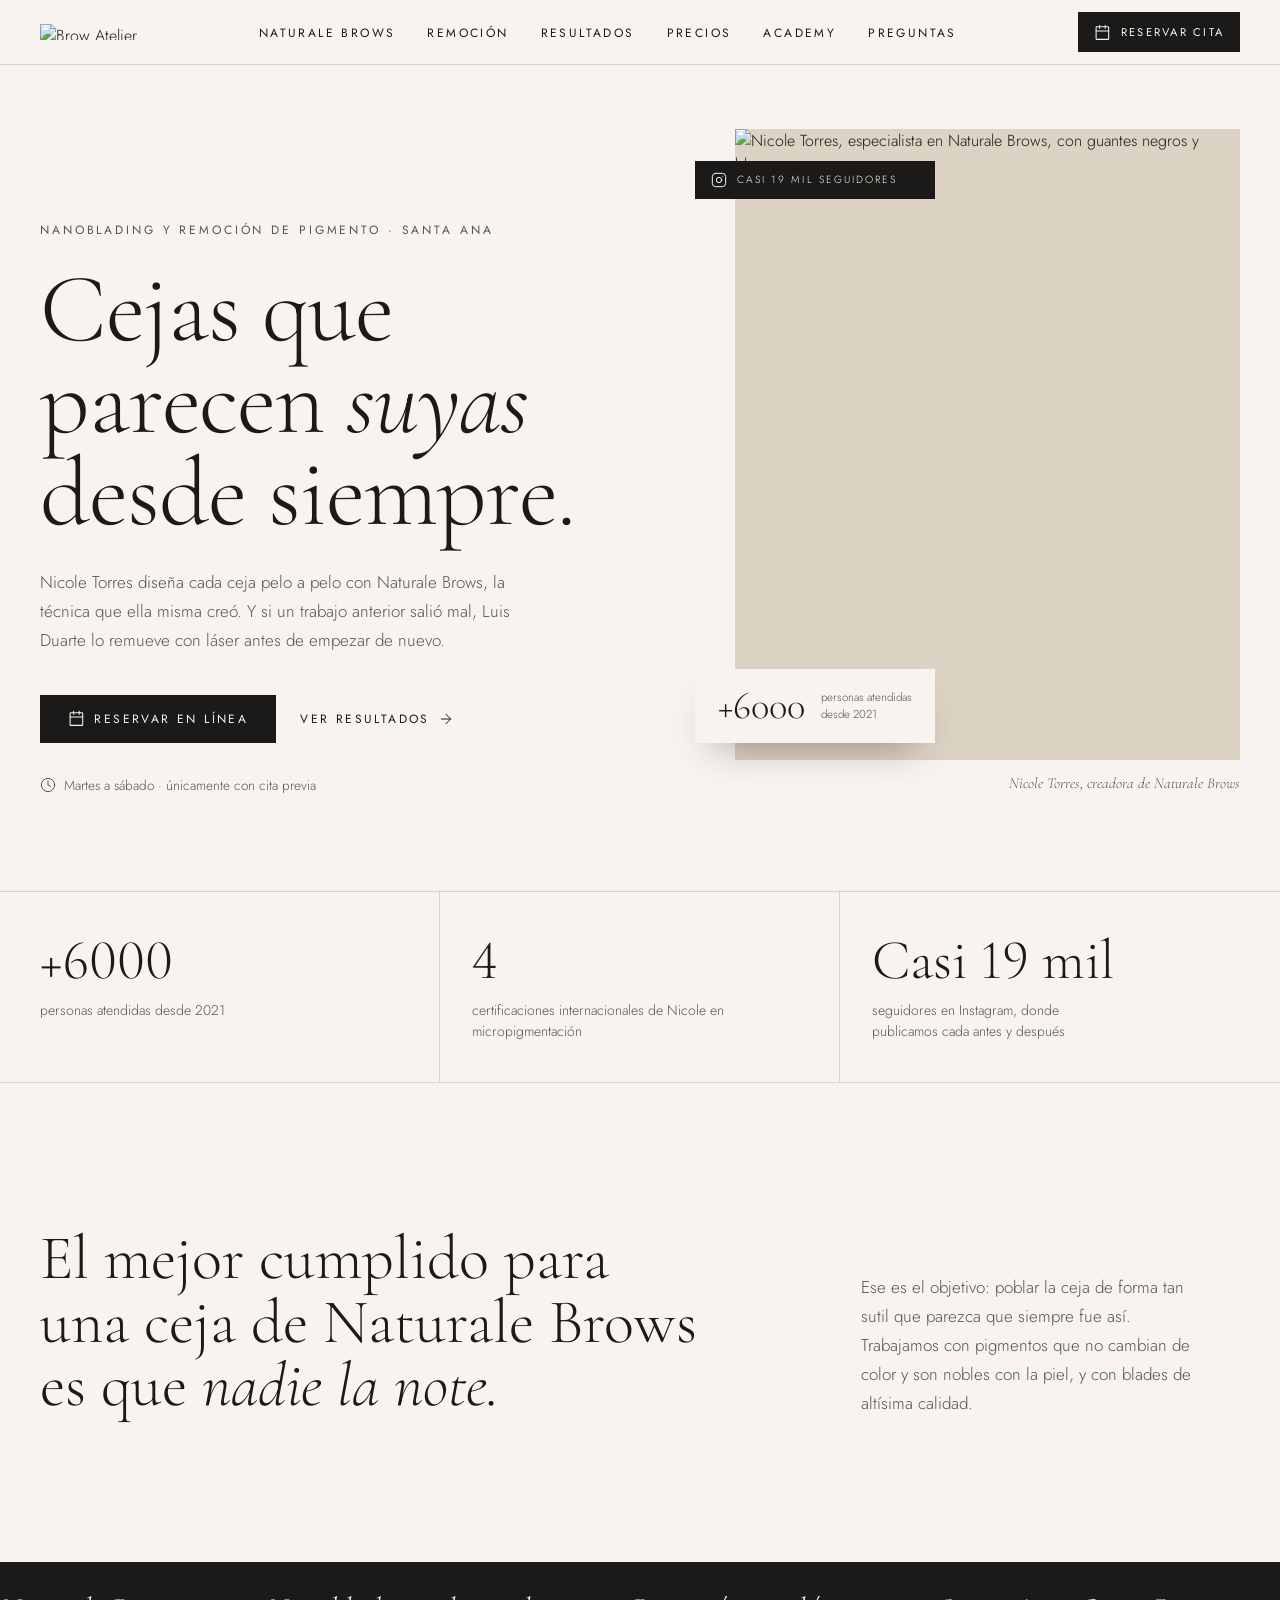
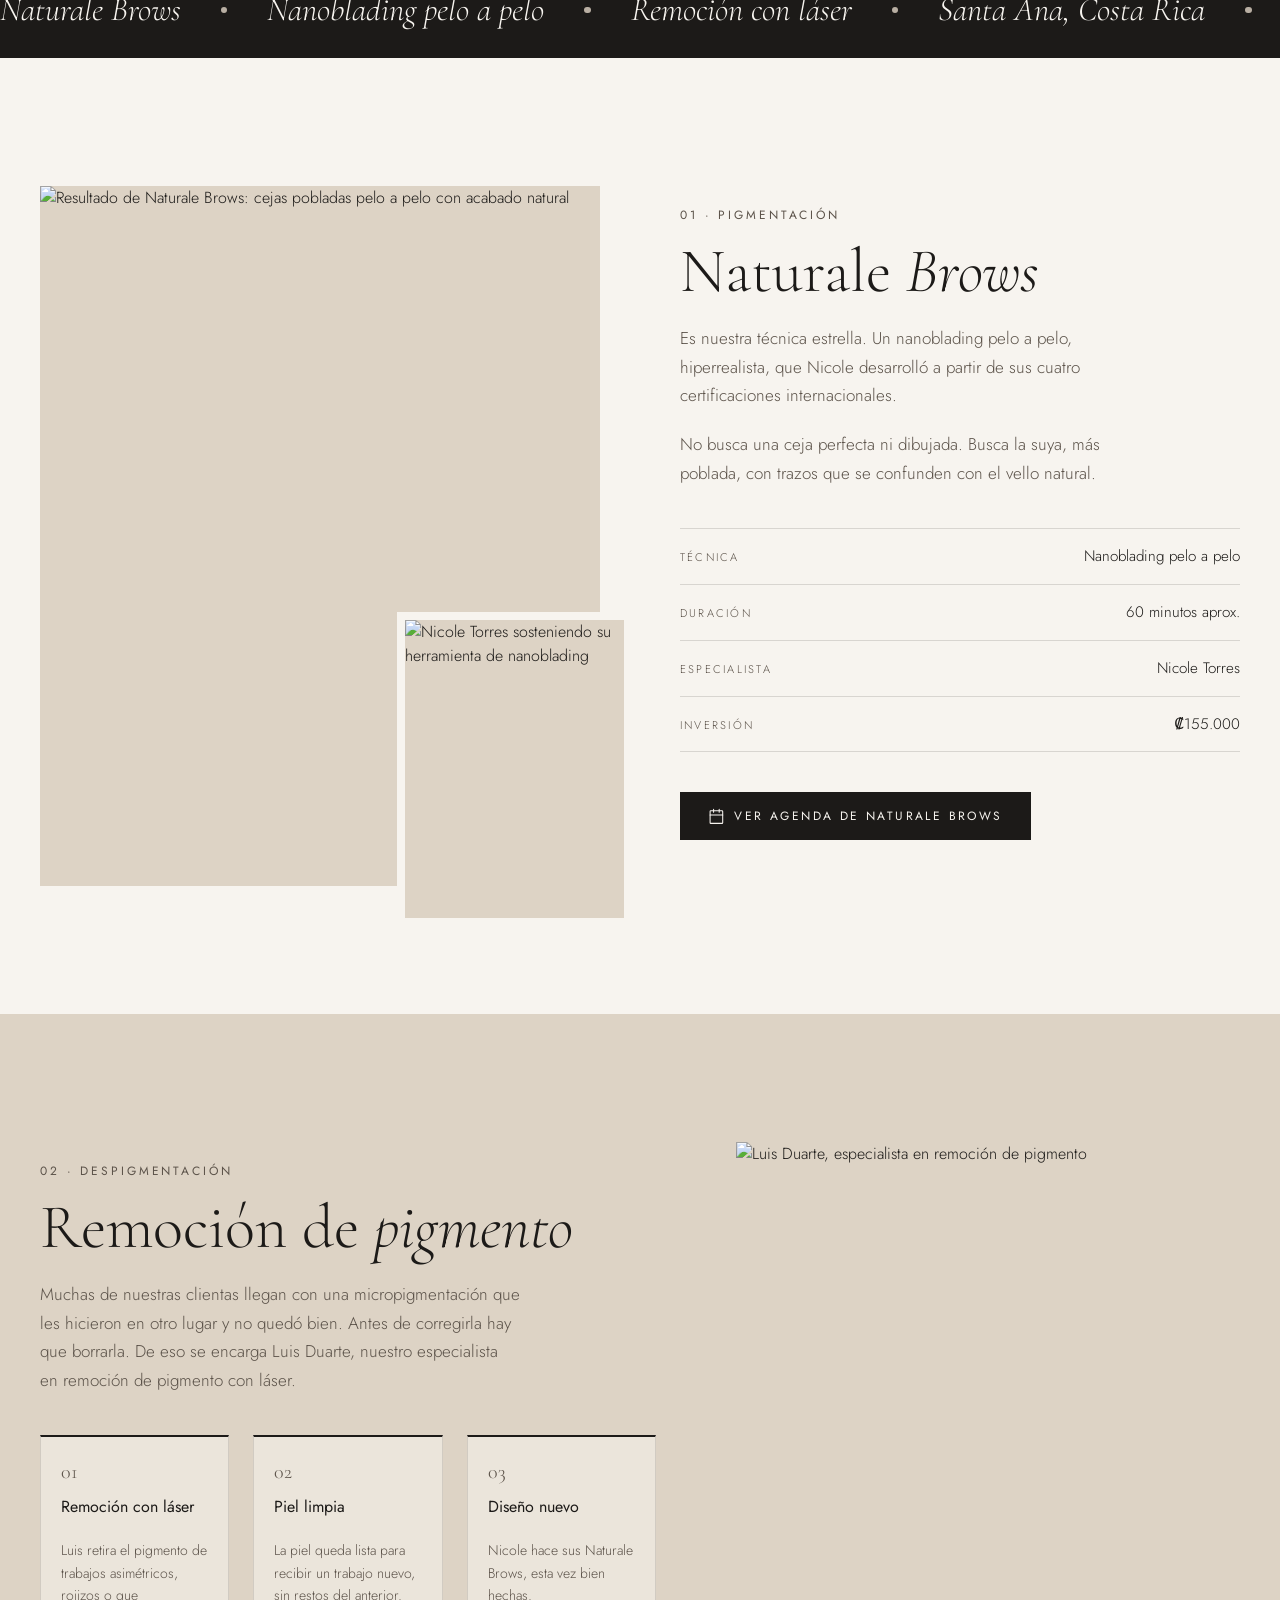
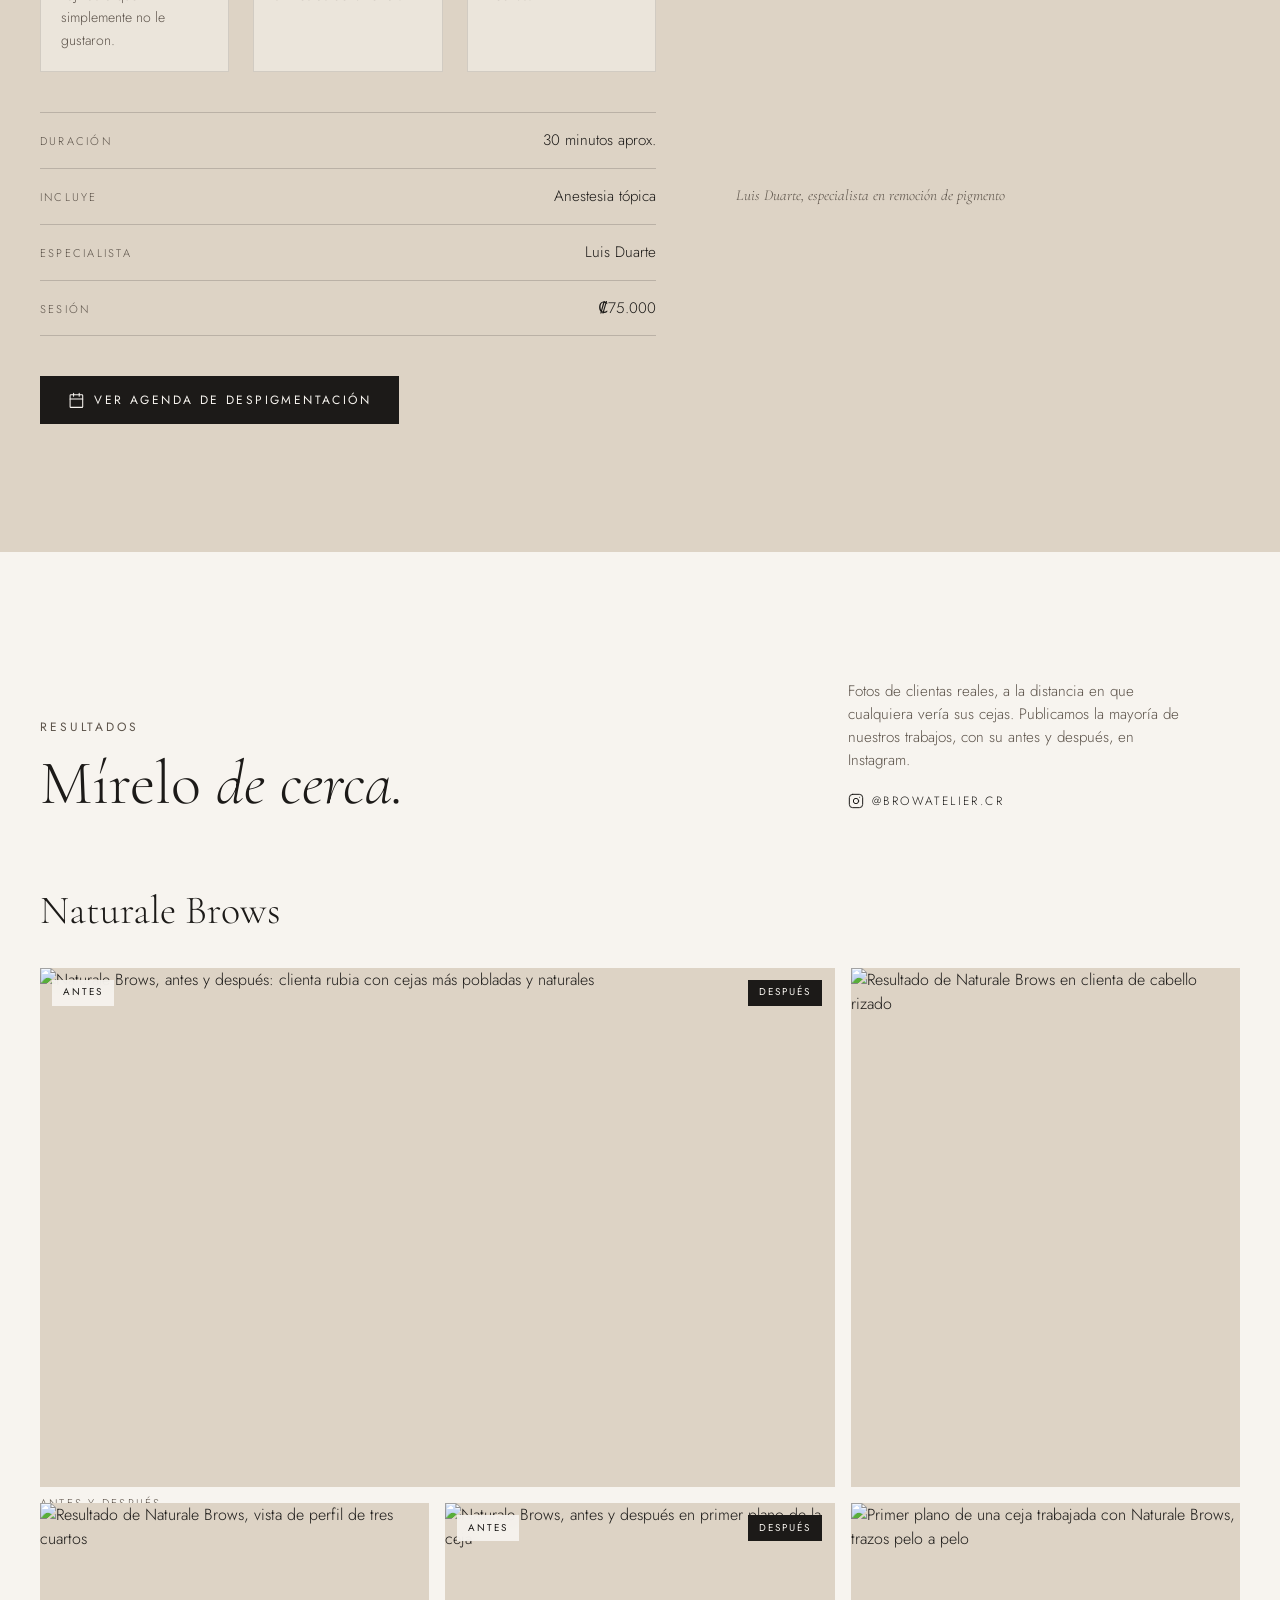
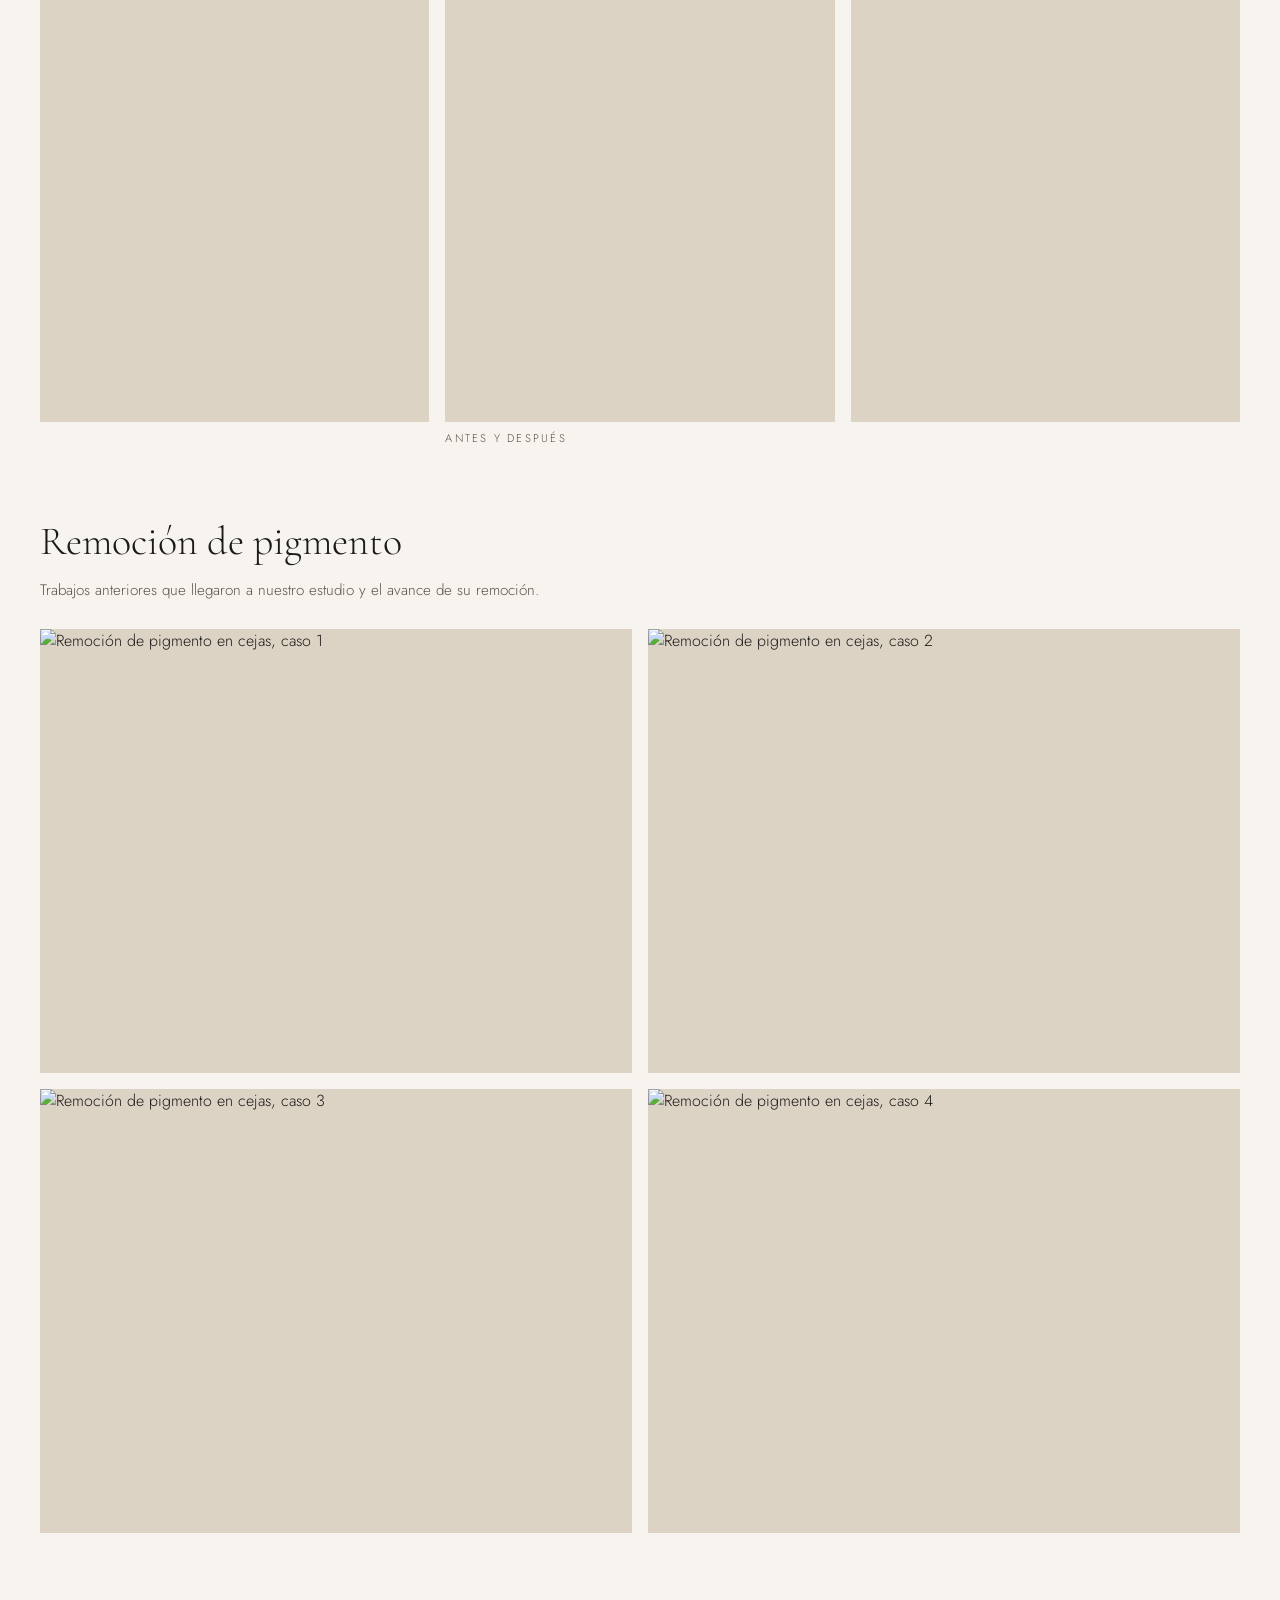
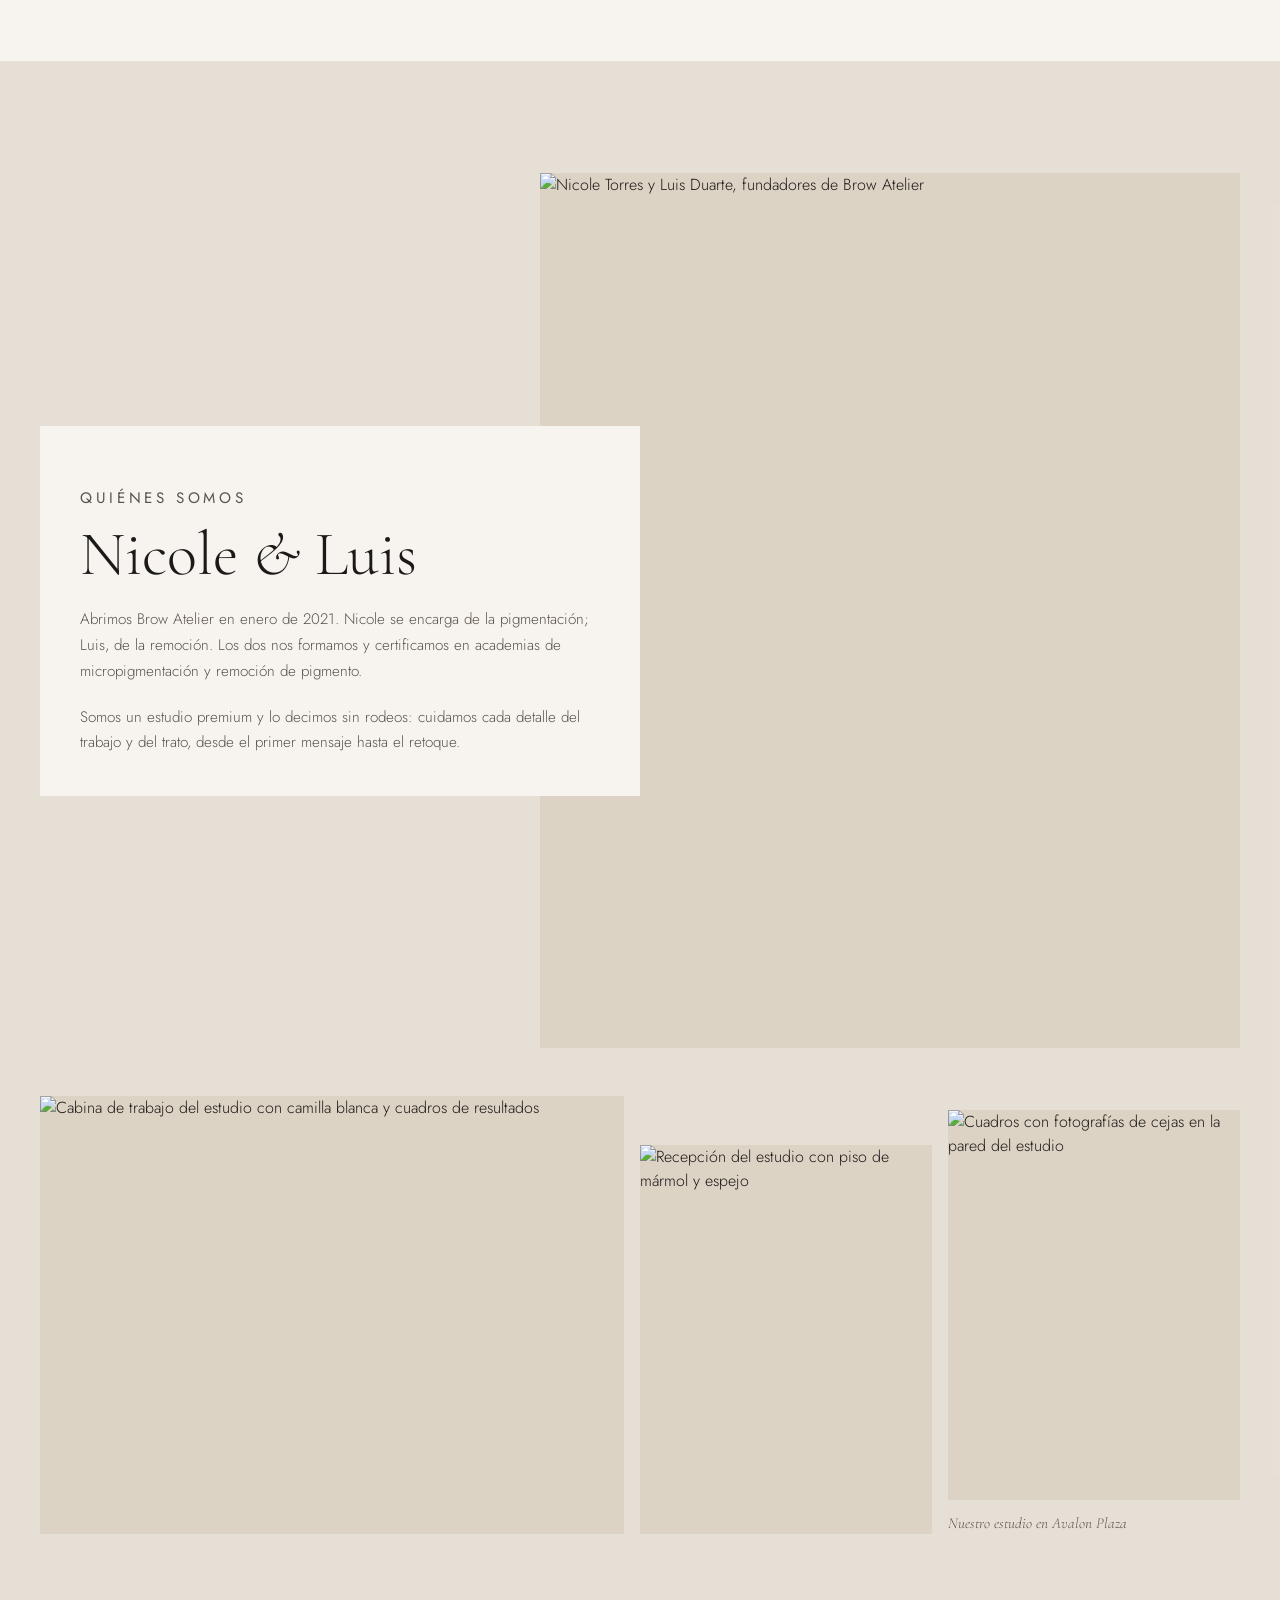
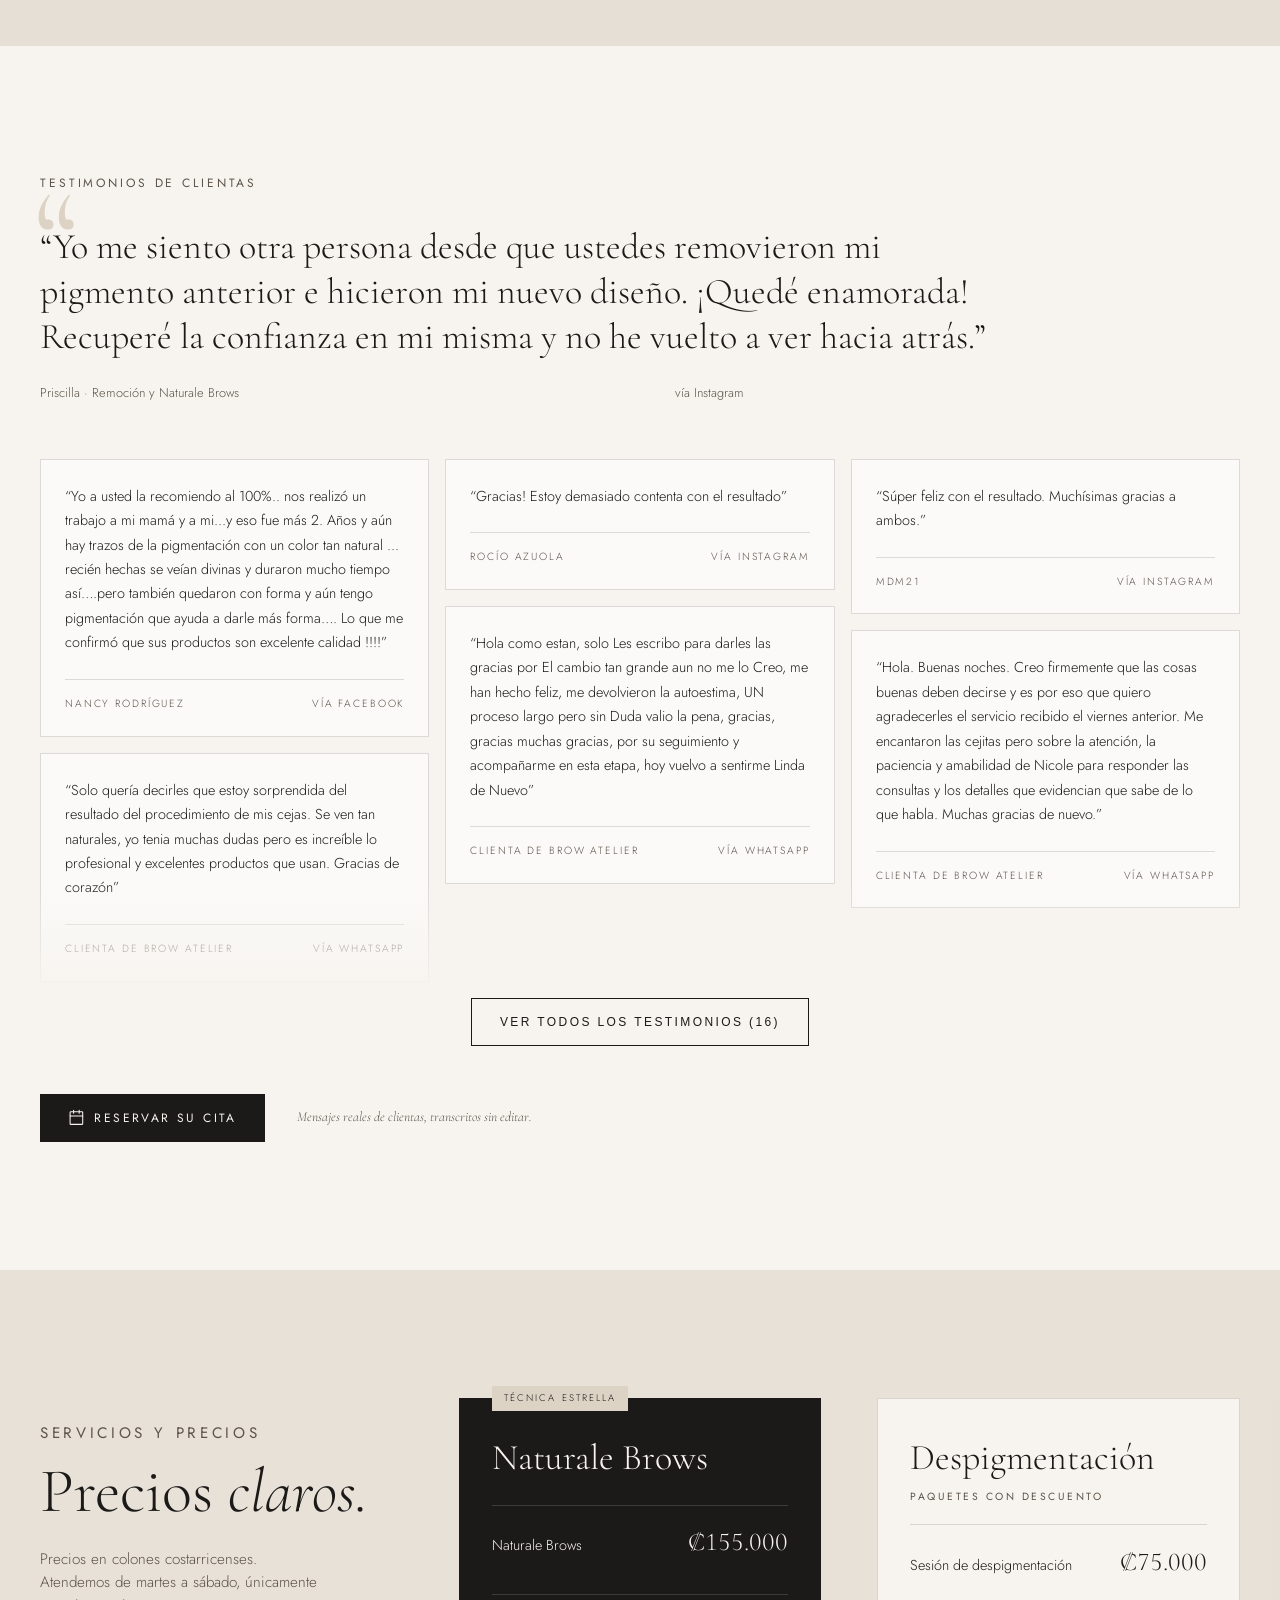
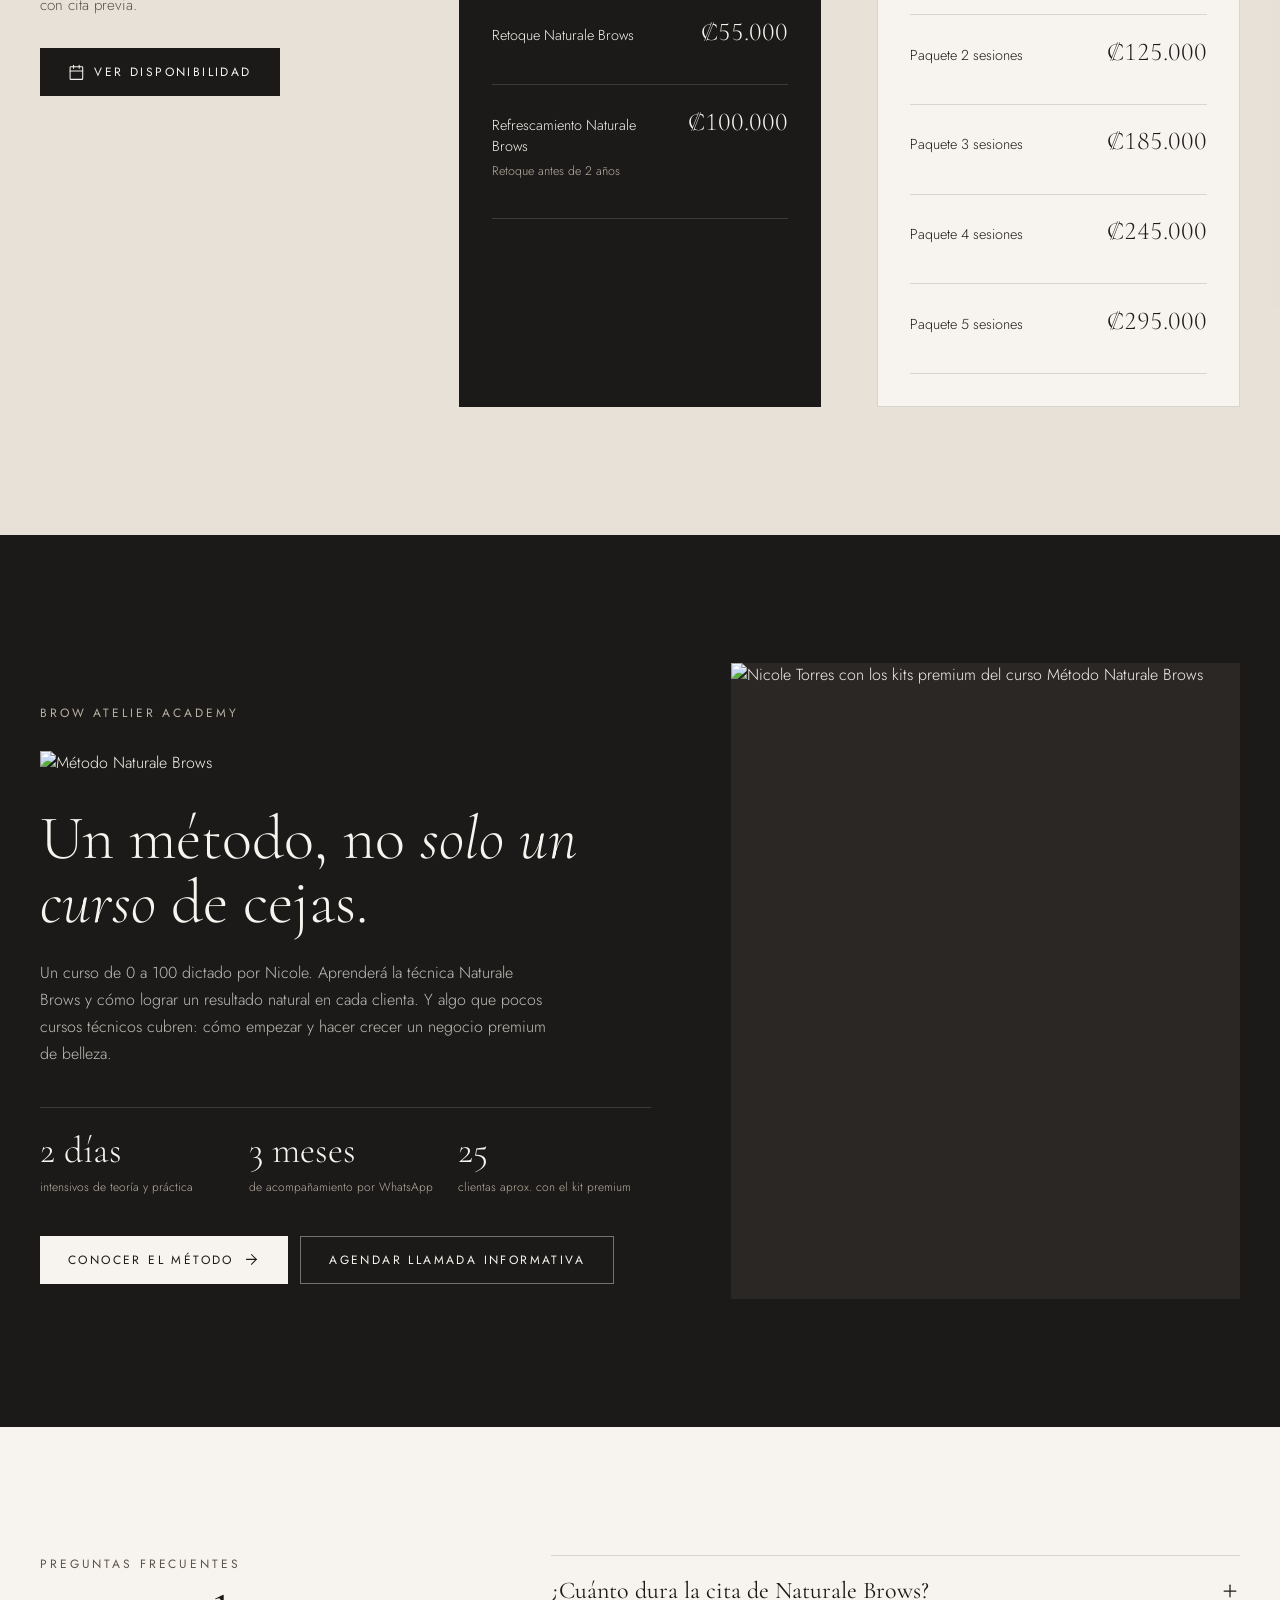
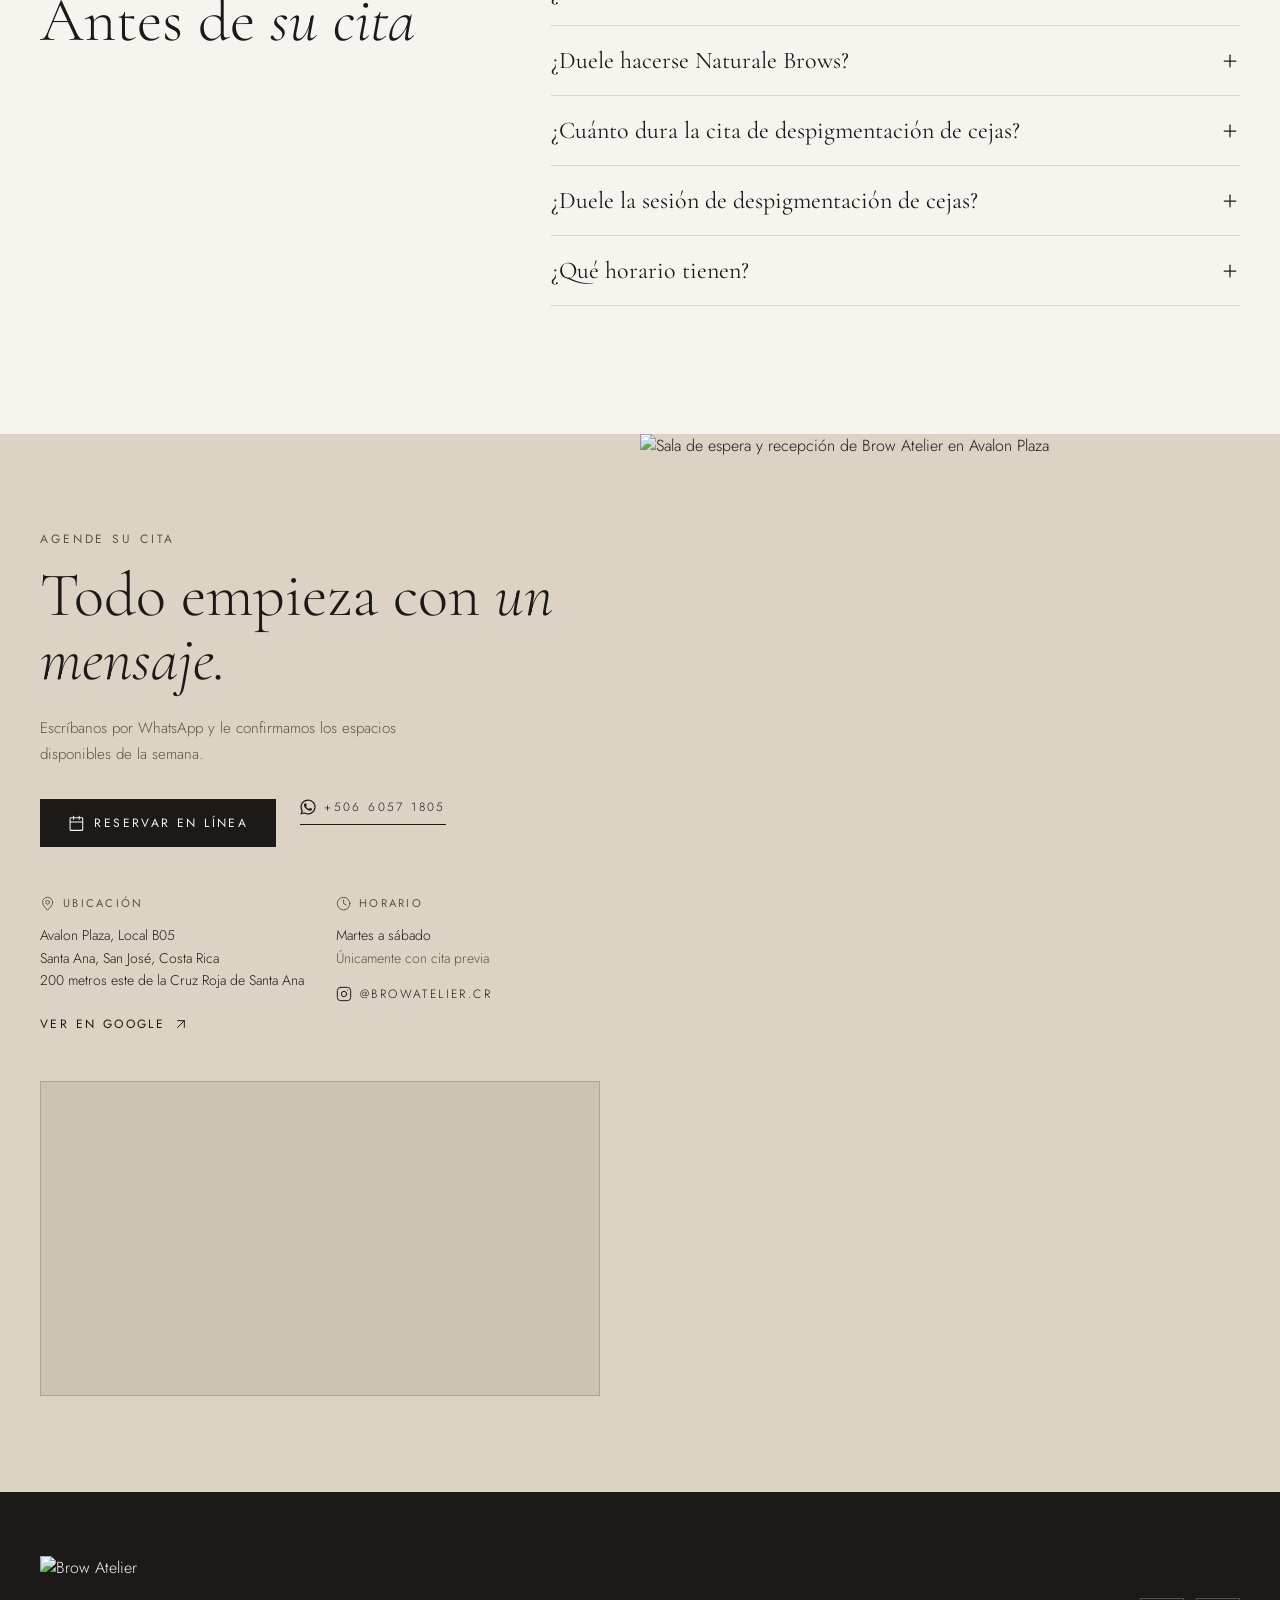
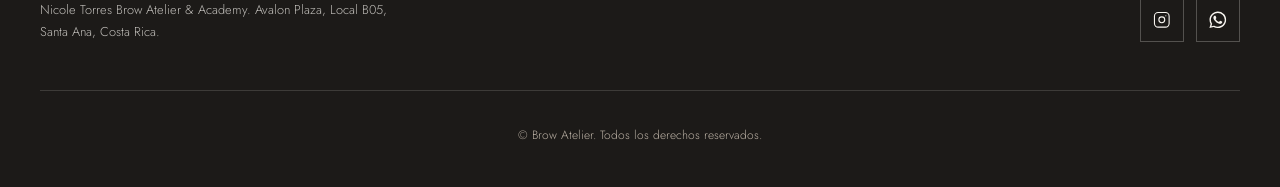
==== index.html @ 01d11185 "Demo Brow Atelier: home con agenda por servicio y subpágina de la Academy Co-Authored-By: Claude Opu" ====
<!DOCTYPE html>
<html lang="es">
<head>
<meta charset="utf-8">
<meta name="viewport" content="width=device-width, initial-scale=1">
<title>Brow Atelier | Naturale Brows y remoción de pigmento en Santa Ana</title>
<meta name="description" content="Estudio premium de cejas en Santa Ana, Costa Rica. Naturale Brows, nanoblading pelo a pelo, y remoción de pigmento con láser.">
<meta name="theme-color" content="#F7F4EF">
<link rel="preconnect" href="https://fonts.googleapis.com">
<link rel="preconnect" href="https://fonts.gstatic.com" crossorigin>
<link href="https://fonts.googleapis.com/css2?family=Cormorant+Garamond:ital,wght@0,300;0,400;0,500;1,300;1,400&family=Jost:wght@300;400;500&display=swap" rel="stylesheet">
<link rel="stylesheet" href="styles.css">
</head>
<body>

<svg width="0" height="0" style="position:absolute" aria-hidden="true">
  <symbol id="i-wa" viewBox="0 0 24 24"><path fill="currentColor" d="M17.47 14.38c-.3-.15-1.76-.87-2.03-.97-.27-.1-.47-.15-.67.15-.2.3-.77.97-.94 1.17-.17.2-.35.22-.65.07-.3-.15-1.26-.46-2.4-1.48-.89-.79-1.49-1.77-1.66-2.07-.17-.3-.02-.46.13-.61.13-.13.3-.35.45-.52.15-.17.2-.3.3-.5.1-.2.05-.37-.02-.52-.08-.15-.67-1.62-.92-2.22-.24-.58-.49-.5-.67-.51h-.57c-.2 0-.52.07-.8.37-.27.3-1.04 1.02-1.04 2.48 0 1.46 1.07 2.88 1.21 3.08.15.2 2.1 3.2 5.08 4.49.71.31 1.26.49 1.69.63.71.23 1.36.2 1.87.12.57-.09 1.76-.72 2-1.41.25-.7.25-1.29.17-1.41-.07-.13-.27-.2-.57-.35zM12.04 21.5h-.01a9.4 9.4 0 0 1-4.8-1.31l-.34-.2-3.57.94.95-3.48-.22-.36a9.42 9.42 0 0 1-1.44-5.02c0-5.2 4.24-9.44 9.45-9.44 2.52 0 4.89.99 6.67 2.77a9.37 9.37 0 0 1 2.76 6.68c0 5.21-4.24 9.44-9.45 9.44zm8.04-17.48A11.3 11.3 0 0 0 12.04.67C5.77.67.67 5.77.67 12.04c0 2 .52 3.96 1.52 5.69L.57 23.33l5.73-1.5a11.33 11.33 0 0 0 5.73 1.46h.01c6.27 0 11.37-5.1 11.37-11.37 0-3.04-1.18-5.89-3.33-8.04z"/></symbol>
  <symbol id="i-ig" viewBox="0 0 24 24" fill="none" stroke="currentColor" stroke-width="1.5" stroke-linecap="round" stroke-linejoin="round"><rect x="2" y="2" width="20" height="20" rx="5"/><circle cx="12" cy="12" r="4"/><line x1="17.5" y1="6.5" x2="17.51" y2="6.5"/></symbol>
  <symbol id="i-arrow" viewBox="0 0 24 24" fill="none" stroke="currentColor" stroke-width="1.5" stroke-linecap="round" stroke-linejoin="round"><path d="M5 12h14"/><path d="m12 5 7 7-7 7"/></symbol>
  <symbol id="i-arrow-up" viewBox="0 0 24 24" fill="none" stroke="currentColor" stroke-width="1.5" stroke-linecap="round" stroke-linejoin="round"><path d="M7 17 17 7"/><path d="M7 7h10v10"/></symbol>
  <symbol id="i-clock" viewBox="0 0 24 24" fill="none" stroke="currentColor" stroke-width="1.5" stroke-linecap="round" stroke-linejoin="round"><circle cx="12" cy="12" r="10"/><path d="M12 6v6l4 2"/></symbol>
  <symbol id="i-pin" viewBox="0 0 24 24" fill="none" stroke="currentColor" stroke-width="1.5" stroke-linecap="round" stroke-linejoin="round"><path d="M20 10c0 4.99-5.54 10.19-7.4 11.79a1 1 0 0 1-1.2 0C9.54 20.19 4 14.99 4 10a8 8 0 0 1 16 0"/><circle cx="12" cy="10" r="3"/></symbol>
  <symbol id="i-plus" viewBox="0 0 24 24" fill="none" stroke="currentColor" stroke-width="1.5" stroke-linecap="round"><path d="M5 12h14"/><path d="M12 5v14"/></symbol>
  <symbol id="i-menu" viewBox="0 0 24 24" fill="none" stroke="currentColor" stroke-width="1.5" stroke-linecap="round"><path d="M4 7h16"/><path d="M4 12h16"/><path d="M4 17h16"/></symbol>
  <symbol id="i-x" viewBox="0 0 24 24" fill="none" stroke="currentColor" stroke-width="1.5" stroke-linecap="round"><path d="M18 6 6 18"/><path d="m6 6 12 12"/></symbol>
  <symbol id="i-cal" viewBox="0 0 24 24" fill="none" stroke="currentColor" stroke-width="1.5" stroke-linecap="round" stroke-linejoin="round"><rect x="3" y="4" width="18" height="18" rx="1"/><path d="M16 2v4M8 2v4M3 10h18"/></symbol>
  <symbol id="i-user" viewBox="0 0 24 24" fill="none" stroke="currentColor" stroke-width="1.5" stroke-linecap="round" stroke-linejoin="round"><circle cx="12" cy="8" r="4"/><path d="M4 21a8 8 0 0 1 16 0"/></symbol>
</svg>

<a class="skip" href="#contenido">Saltar al contenido</a>

<header>
  <div class="wrap">
    <a href="#inicio" class="logo"><img src="https://browateliercr.com/images/logo-brow-atelier-negro.png" alt="Brow Atelier"></a>
    <nav aria-label="Principal">
      <ul>
        <li><a href="#naturale-brows">Naturale Brows</a></li>
        <li><a href="#remocion">Remoción</a></li>
        <li><a href="#resultados">Resultados</a></li>
        <li><a href="#precios">Precios</a></li>
        <li><a href="academia.html">Academy</a></li>
        <li><a href="#preguntas">Preguntas</a></li>
      </ul>
    </nav>
    <div class="header-right">
      <a class="btn btn-dark" data-book href="#"><svg><use href="#i-cal"/></svg><span>Reservar cita</span></a>
      <button class="menu-btn" aria-label="Abrir menú" aria-expanded="false" data-menu-open><svg><use href="#i-menu"/></svg></button>
    </div>
  </div>
</header>

<div class="sheet" id="sheet" aria-hidden="true">
  <div class="sheet-bg" data-menu-close></div>
  <div class="sheet-panel" role="dialog" aria-label="Menú">
    <div class="sheet-top">
      <img src="https://browateliercr.com/images/logo-brow-atelier-negro.png" alt="Brow Atelier">
      <button class="menu-btn" aria-label="Cerrar menú" data-menu-close><svg><use href="#i-x"/></svg></button>
    </div>
    <nav>
      <a href="#naturale-brows" data-menu-close>Naturale Brows</a>
      <a href="#remocion" data-menu-close>Remoción</a>
      <a href="#resultados" data-menu-close>Resultados</a>
      <a href="#precios" data-menu-close>Precios</a>
      <a href="academia.html">Academy</a>
      <a href="#preguntas" data-menu-close>Preguntas</a>
    </nav>
    <a class="btn btn-dark" data-book data-menu-close href="#"><svg><use href="#i-cal"/></svg>Reservar cita</a>
  </div>
</div>

<main id="contenido">

  <!-- HERO -->
  <section id="inicio" class="hero">
    <div class="wrap hero-grid">
      <div>
        <p class="eyebrow reveal">Nanoblading y remoción de pigmento · Santa Ana</p>
        <h1 class="display reveal" style="--i:1">Cejas que parecen <em>suyas</em> desde siempre.</h1>
        <p class="lead reveal" style="--i:2">Nicole Torres diseña cada ceja pelo a pelo con Naturale Brows, la técnica que ella misma creó. Y si un trabajo anterior salió mal, Luis Duarte lo remueve con láser antes de empezar de nuevo.</p>
        <div class="hero-ctas reveal" style="--i:3">
          <a class="btn btn-dark" data-book href="#"><svg><use href="#i-cal"/></svg>Reservar en línea</a>
          <a class="link-arrow" href="#resultados">Ver resultados<svg><use href="#i-arrow"/></svg></a>
        </div>
        <p class="hero-note reveal" style="--i:4"><svg><use href="#i-clock"/></svg>Martes a sábado · únicamente con cita previa</p>
      </div>
      <figure class="hero-photo reveal" style="--i:2">
        <div class="img-zoom"><img src="https://browateliercr.com/images/nicole-retrato-1600.webp" alt="Nicole Torres, especialista en Naturale Brows, con guantes negros y blazer negro"></div>
        <div class="badge"><span class="num">+6000</span><p>personas atendidas desde 2021</p></div>
        <div class="badge badge-2"><svg><use href="#i-ig"/></svg><span>Casi 19 mil seguidores</span></div>
        <figcaption class="caption">Nicole Torres, creadora de Naturale Brows</figcaption>
      </figure>
    </div>
  </section>

  <!-- CIFRAS -->
  <section class="stats" aria-label="Cifras">
    <div class="wrap">
      <ul>
        <li class="reveal"><p class="num">+6000</p><p>personas atendidas desde 2021</p></li>
        <li class="reveal" style="--i:1"><p class="num">4</p><p>certificaciones internacionales de Nicole en micropigmentación</p></li>
        <li class="reveal" style="--i:2"><p class="num">Casi 19 mil</p><p>seguidores en Instagram, donde publicamos cada antes y después</p></li>
      </ul>
    </div>
  </section>

  <!-- FILOSOFÍA -->
  <section class="philosophy">
    <div class="wrap">
      <h2 class="h2 reveal">El mejor cumplido para una ceja de Naturale Brows es que <em>nadie la note.</em></h2>
      <p class="lead reveal" style="--i:1">Ese es el objetivo: poblar la ceja de forma tan sutil que parezca que siempre fue así. Trabajamos con pigmentos que no cambian de color y son nobles con la piel, y con blades de altísima calidad.</p>
    </div>
  </section>

  <!-- FRANJA -->
  <div class="marquee" aria-hidden="true">
    <div class="marquee-track">
      <span>Naturale Brows</span><span>Nanoblading pelo a pelo</span><span>Remoción con láser</span><span>Santa Ana, Costa Rica</span><span>Brow Atelier Academy</span>
      <span>Naturale Brows</span><span>Nanoblading pelo a pelo</span><span>Remoción con láser</span><span>Santa Ana, Costa Rica</span><span>Brow Atelier Academy</span>
    </div>
  </div>

  <!-- NATURALE BROWS -->
  <section id="naturale-brows" class="service">
    <div class="wrap service-grid">
      <div class="service-media reveal">
        <div class="img-zoom main"><img src="https://browateliercr.com/images/nb-resultado-3-1600.webp" alt="Resultado de Naturale Brows: cejas pobladas pelo a pelo con acabado natural"></div>
        <div class="img-zoom inset"><img src="https://browateliercr.com/images/nicole-herramienta-1600.webp" alt="Nicole Torres sosteniendo su herramienta de nanoblading"></div>
      </div>
      <div class="copy">
        <p class="eyebrow reveal">01 · Pigmentación</p>
        <h2 class="h2 reveal" style="--i:1">Naturale <em>Brows</em></h2>
        <p class="lead reveal" style="--i:2">Es nuestra técnica estrella. Un nanoblading pelo a pelo, hiperrealista, que Nicole desarrolló a partir de sus cuatro certificaciones internacionales.</p>
        <p class="lead reveal" style="--i:3">No busca una ceja perfecta ni dibujada. Busca la suya, más poblada, con trazos que se confunden con el vello natural.</p>
        <dl class="specs reveal" style="--i:4">
          <div><dt>Técnica</dt><dd>Nanoblading pelo a pelo</dd></div>
          <div><dt>Duración</dt><dd>60 minutos aprox.</dd></div>
          <div><dt>Especialista</dt><dd>Nicole Torres</dd></div>
          <div><dt>Inversión</dt><dd>₡155.000</dd></div>
        </dl>
        <a class="btn btn-dark reveal" data-book="nb" href="#"><svg><use href="#i-cal"/></svg>Ver agenda de Naturale Brows</a>
      </div>
    </div>
  </section>

  <!-- REMOCIÓN -->
  <section id="remocion" class="service removal">
    <div class="wrap service-grid">
      <div class="copy">
        <p class="eyebrow reveal">02 · Despigmentación</p>
        <h2 class="h2 reveal" style="--i:1">Remoción de <em>pigmento</em></h2>
        <p class="lead reveal" style="--i:2">Muchas de nuestras clientas llegan con una micropigmentación que les hicieron en otro lugar y no quedó bien. Antes de corregirla hay que borrarla. De eso se encarga Luis Duarte, nuestro especialista en remoción de pigmento con láser.</p>
        <ol class="steps">
          <li class="reveal"><span class="n">01</span><h3>Remoción con láser</h3><p>Luis retira el pigmento de trabajos asimétricos, rojizos o que simplemente no le gustaron.</p></li>
          <li class="reveal" style="--i:1"><span class="n">02</span><h3>Piel limpia</h3><p>La piel queda lista para recibir un trabajo nuevo, sin restos del anterior.</p></li>
          <li class="reveal" style="--i:2"><span class="n">03</span><h3>Diseño nuevo</h3><p>Nicole hace sus Naturale Brows, esta vez bien hechas.</p></li>
        </ol>
        <dl class="specs reveal">
          <div><dt>Duración</dt><dd>30 minutos aprox.</dd></div>
          <div><dt>Incluye</dt><dd>Anestesia tópica</dd></div>
          <div><dt>Especialista</dt><dd>Luis Duarte</dd></div>
          <div><dt>Sesión</dt><dd>₡75.000</dd></div>
        </dl>
        <a class="btn btn-dark reveal" data-book="rem" href="#"><svg><use href="#i-cal"/></svg>Ver agenda de despigmentación</a>
      </div>
      <figure class="service-media reveal" style="--i:1">
        <div class="img-zoom main"><img src="https://browateliercr.com/images/luis-retrato-1600.webp" alt="Luis Duarte, especialista en remoción de pigmento"></div>
        <figcaption class="caption" style="margin-top:.75rem">Luis Duarte, especialista en remoción de pigmento</figcaption>
      </figure>
    </div>
  </section>

  <!-- RESULTADOS -->
  <section id="resultados" class="results">
    <div class="wrap">
      <div class="results-head">
        <div>
          <p class="eyebrow reveal">Resultados</p>
          <h2 class="h2 reveal" style="--i:1;margin-top:1rem">Mírelo <em>de cerca.</em></h2>
        </div>
        <div class="side reveal" style="--i:2">
          <p>Fotos de clientas reales, a la distancia en que cualquiera vería sus cejas. Publicamos la mayoría de nuestros trabajos, con su antes y después, en Instagram.</p>
          <a href="https://www.instagram.com/browatelier.cr/" target="_blank" rel="noopener"><svg><use href="#i-ig"/></svg>@browatelier.cr</a>
        </div>
      </div>

      <h3 class="sub reveal">Naturale Brows</h3>
      <div class="gallery g-nb">
        <figure class="a reveal"><div class="img-zoom ba"><span class="tag l">Antes</span><span class="tag r">Después</span><img loading="lazy" src="https://browateliercr.com/images/nb-antes-despues-1-1600.webp" alt="Naturale Brows, antes y después: clienta rubia con cejas más pobladas y naturales"></div><figcaption>Antes y después</figcaption></figure>
        <figure class="b reveal" style="--i:1"><div class="img-zoom"><img loading="lazy" src="https://browateliercr.com/images/nb-resultado-2-1600.webp" alt="Resultado de Naturale Brows en clienta de cabello rizado"></div></figure>
        <figure class="c reveal"><div class="img-zoom"><img loading="lazy" src="https://browateliercr.com/images/nb-resultado-4-1600.webp" alt="Resultado de Naturale Brows, vista de perfil de tres cuartos"></div></figure>
        <figure class="d reveal" style="--i:1"><div class="img-zoom ba"><span class="tag l">Antes</span><span class="tag r">Después</span><img loading="lazy" src="https://browateliercr.com/images/nb-antes-despues-2-1600.webp" alt="Naturale Brows, antes y después en primer plano de la ceja"></div><figcaption>Antes y después</figcaption></figure>
        <figure class="e reveal" style="--i:2"><div class="img-zoom"><img loading="lazy" src="https://browateliercr.com/images/nb-resultado-1-1600.webp" alt="Primer plano de una ceja trabajada con Naturale Brows, trazos pelo a pelo"></div></figure>
      </div>

      <h3 class="sub reveal">Remoción de pigmento</h3>
      <p class="sub-note reveal">Trabajos anteriores que llegaron a nuestro estudio y el avance de su remoción.</p>
      <div class="gallery g-rem">
        <figure class="reveal"><div class="img-zoom" style="height:100%"><img loading="lazy" src="https://browateliercr.com/images/remocion-1-1600.webp" alt="Remoción de pigmento en cejas, caso 1"></div></figure>
        <figure class="reveal" style="--i:1"><div class="img-zoom" style="height:100%"><img loading="lazy" src="https://browateliercr.com/images/remocion-2-1600.webp" alt="Remoción de pigmento en cejas, caso 2"></div></figure>
        <figure class="reveal"><div class="img-zoom" style="height:100%"><img loading="lazy" src="https://browateliercr.com/images/remocion-3-1600.webp" alt="Remoción de pigmento en cejas, caso 3"></div></figure>
        <figure class="reveal" style="--i:1"><div class="img-zoom" style="height:100%"><img loading="lazy" src="https://browateliercr.com/images/remocion-4-1600.webp" alt="Remoción de pigmento en cejas, caso 4"></div></figure>
      </div>
    </div>
  </section>

  <!-- QUIÉNES SOMOS -->
  <section id="nosotros" class="about">
    <div class="wrap">
      <div class="about-hero">
        <div class="img-zoom photo reveal"><img loading="lazy" src="https://browateliercr.com/images/nicole-y-luis-1600.webp" alt="Nicole Torres y Luis Duarte, fundadores de Brow Atelier"></div>
        <div class="about-card reveal" style="--i:1">
          <p class="eyebrow">Quiénes somos</p>
          <h2 class="h2">Nicole <em>&amp;</em> Luis</h2>
          <p>Abrimos Brow Atelier en enero de 2021. Nicole se encarga de la pigmentación; Luis, de la remoción. Los dos nos formamos y certificamos en academias de micropigmentación y remoción de pigmento.</p>
          <p>Somos un estudio premium y lo decimos sin rodeos: cuidamos cada detalle del trabajo y del trato, desde el primer mensaje hasta el retoque.</p>
        </div>
      </div>
      <div class="studio">
        <figure class="reveal"><div class="img-zoom"><img loading="lazy" src="https://browateliercr.com/images/estudio-cabina-1600.webp" alt="Cabina de trabajo del estudio con camilla blanca y cuadros de resultados"></div></figure>
        <figure class="reveal" style="--i:1"><div class="img-zoom"><img loading="lazy" src="https://browateliercr.com/images/estudio-recepcion-1600.webp" alt="Recepción del estudio con piso de mármol y espejo"></div></figure>
        <figure class="reveal" style="--i:2"><div class="img-zoom"><img loading="lazy" src="https://browateliercr.com/images/estudio-cuadros-1600.webp" alt="Cuadros con fotografías de cejas en la pared del estudio"></div><figcaption class="caption">Nuestro estudio en Avalon Plaza</figcaption></figure>
      </div>
    </div>
  </section>

  <!-- TESTIMONIOS -->
  <section id="testimonios" class="testimonials">
    <div class="wrap">
      <h2 class="eyebrow reveal">Testimonios de clientas</h2>
      <p class="eyebrow" hidden>Lo que nos escriben</p>
      <figure class="featured-quote reveal" style="--i:1">
        <blockquote>“Yo me siento otra persona desde que ustedes removieron mi pigmento anterior e hicieron mi nuevo diseño. ¡Quedé enamorada! Recuperé la confianza en mi misma y no he vuelto a ver hacia atrás.”</blockquote>
        <figcaption><span>Priscilla · Remoción y Naturale Brows</span><span>vía Instagram</span></figcaption>
      </figure>

      <ul class="quotes">
        <li class="reveal"><figure><blockquote>“Yo a usted la recomiendo al 100%.. nos realizó un trabajo a mi mamá y a mi...y eso fue más 2. Años y aún hay trazos de la pigmentación con un color tan natural ... recién hechas se veían divinas y duraron mucho tiempo así….pero también quedaron con forma y aún tengo pigmentación que ayuda a darle más forma…. Lo que me confirmó que sus productos son excelente calidad !!!!”</blockquote><figcaption><span>Nancy Rodríguez</span><span>vía Facebook</span></figcaption></figure></li>
        <li class="reveal"><figure><blockquote>“Solo quería decirles que estoy sorprendida del resultado del procedimiento de mis cejas. Se ven tan naturales, yo tenia muchas dudas pero es increíble lo profesional y excelentes productos que usan. Gracias de corazón”</blockquote><figcaption><span>Clienta de Brow Atelier</span><span>vía WhatsApp</span></figcaption></figure></li>
        <li class="reveal"><figure><blockquote>“Gracias! Estoy demasiado contenta con el resultado”</blockquote><figcaption><span>Rocío Azuola</span><span>vía Instagram</span></figcaption></figure></li>
        <li class="reveal"><figure><blockquote>“Hola como estan, solo Les escribo para darles las gracias por El cambio tan grande aun no me lo Creo, me han hecho feliz, me devolvieron la autoestima, UN proceso largo pero sin Duda valio la pena, gracias, gracias muchas gracias, por su seguimiento y acompañarme en esta etapa, hoy vuelvo a sentirme Linda de Nuevo”</blockquote><figcaption><span>Clienta de Brow Atelier</span><span>vía WhatsApp</span></figcaption></figure></li>
        <li class="reveal"><figure><blockquote>“Súper feliz con el resultado. Muchísimas gracias a ambos.”</blockquote><figcaption><span>mdm21</span><span>vía Instagram</span></figcaption></figure></li>
        <li class="reveal"><figure><blockquote>“Hola. Buenas noches. Creo firmemente que las cosas buenas deben decirse y es por eso que quiero agradecerles el servicio recibido el viernes anterior. Me encantaron las cejitas pero sobre la atención, la paciencia y amabilidad de Nicole para responder las consultas y los detalles que evidencian que sabe de lo que habla. Muchas gracias de nuevo.”</blockquote><figcaption><span>Clienta de Brow Atelier</span><span>vía WhatsApp</span></figcaption></figure></li>
        <li class="reveal"><figure><blockquote>“Buenas tardes, la verdad creo que no necesito ir a retoque, el trabajo tan bello y profesional que me hizo quedó perfecto, entonces no hay necesidad de ir mañana por lo que cancelo esta cita, mil gracias!”</blockquote><figcaption><span>Clienta de Brow Atelier</span><span>vía WhatsApp</span></figcaption></figure></li>
        <li class="reveal"><figure><blockquote>“Perfecto muchísimas gracias me encanto el profesionalismo con el q trabajaron y me explicaron cada proceso desde la despigmentación hasta el diseño de mis cejas me encantaron super encantada bendiciones”</blockquote><figcaption><span>Clienta de Brow Atelier</span><span>vía WhatsApp</span></figcaption></figure></li>
        <li class="reveal"><figure><blockquote>“Me gustaría agradecerles desde el fondo de mi corazón este gran resultado y el trabajo grandioso y preciso de Nicole. Con mucha profesionalidad y saber hacer, me asesoró y acompañó y me quitó los miedos de que pudiera parecer artificial y falso. Su trabajo incluso ha aumentado mi confianza en mí mismo. Estoy súper feliz con Brow Atelier. (…) Muchas Gracias y feliz dia.”</blockquote><figcaption><span>Cliente de Brow Atelier</span><span>vía WhatsApp</span></figcaption></figure></li>
        <li class="reveal"><figure><blockquote>“Buenos días Nicole! Solo quería decirte que ME ENCANTAN mis cejas! Que artista eres”</blockquote><figcaption><span>Clienta de Brow Atelier</span><span>vía WhatsApp</span></figcaption></figure></li>
        <li class="reveal"><figure><blockquote>“Queria comentarles que mi mamá se sorprendio de lo increíble que quedo el resultado y lo natural q se ven. De hecho me dijo q q envidia”</blockquote><figcaption><span>Clienta de Brow Atelier</span><span>vía WhatsApp</span></figcaption></figure></li>
        <li class="reveal"><figure><blockquote>“La mejor salí de Brow Atelier enamorada de cómo quedaron mis cejas mi rostro y actitud cambió completamente super recomendada gracias por las recomendaciones un súper trabajo”</blockquote><figcaption><span>Clienta de Brow Atelier</span><span>vía Instagram</span></figcaption></figure></li>
        <li class="reveal"><figure><blockquote>“Hola, es para decirle que mi mamá y yo estamos súper agradecidas con el procedimiento de la cejitas, le realza tanto la mirada a mi mamita, ella quedó tan feliz con el trato y el servicio, deberás muchas gracias”</blockquote><figcaption><span>Clienta de Brow Atelier</span><span>vía Instagram</span></figcaption></figure></li>
        <li class="reveal"><figure><blockquote>“Buenas noches Nicole, quería darles las gracias por atenderme con tanto cariño y dejarme mis cejas bellas como siempre y mi cara sin bellos, un fuerte abrazo para los dos.”</blockquote><figcaption><span>Clienta de Brow Atelier</span><span>vía WhatsApp</span></figcaption></figure></li>
        <li class="reveal"><figure><blockquote>“muchas gracias! me encantó el resultado”</blockquote><figcaption><span>Clienta de Naturale Brows</span><span>vía Instagram</span></figcaption></figure></li>
        <li class="reveal"><figure><blockquote>“Encantadisima”</blockquote><figcaption><span>Clienta de Naturale Brows</span><span>vía Instagram</span></figcaption></figure></li>
      </ul>

      <div class="more-wrap">
        <button class="btn btn-outline" id="more-quotes" aria-expanded="false">Ver todos los testimonios (16)</button>
      </div>

      <div class="testimonials-foot reveal">
        <a class="btn btn-dark" data-book href="#"><svg><use href="#i-cal"/></svg>Reservar su cita</a>
        <p>Mensajes reales de clientas, transcritos sin editar.</p>
      </div>
    </div>
  </section>

  <!-- PRECIOS -->
  <section id="precios" class="pricing">
    <div class="wrap">
      <div class="intro">
        <p class="eyebrow reveal">Servicios y precios</p>
        <h2 class="h2 reveal" style="--i:1;margin-top:1rem">Precios <em>claros.</em></h2>
        <p class="reveal" style="--i:2">Precios en colones costarricenses. Atendemos de martes a sábado, únicamente con cita previa.</p>
        <a class="btn btn-dark reveal" style="--i:3" data-book href="#"><svg><use href="#i-cal"/></svg>Ver disponibilidad</a>
      </div>
      <div class="price-col featured reveal" style="--i:1">
        <span class="ribbon">Técnica estrella</span>
        <h3>Naturale Brows</h3>
        <ul>
          <li data-book="nb" tabindex="0" role="button"><span>Naturale Brows<em class="go">Reservar</em></span><span class="price">₡155.000</span></li>
          <li data-book="retoque" tabindex="0" role="button"><span>Retoque Naturale Brows<em class="go">Reservar</em></span><span class="price">₡55.000</span></li>
          <li data-book="refresh" tabindex="0" role="button"><span>Refrescamiento Naturale Brows<small>Retoque antes de 2 años</small><em class="go">Reservar</em></span><span class="price">₡100.000</span></li>
        </ul>
      </div>
      <div class="price-col reveal" style="--i:2">
        <h3>Despigmentación</h3>
        <p class="eyebrow">Paquetes con descuento</p>
        <ul>
          <li data-book="rem" tabindex="0" role="button"><span>Sesión de despigmentación<em class="go">Reservar</em></span><span class="price">₡75.000</span></li>
          <li data-book="rem" tabindex="0" role="button"><span>Paquete 2 sesiones<em class="go">Reservar</em></span><span class="price">₡125.000</span></li>
          <li data-book="rem" tabindex="0" role="button"><span>Paquete 3 sesiones<em class="go">Reservar</em></span><span class="price">₡185.000</span></li>
          <li data-book="rem" tabindex="0" role="button"><span>Paquete 4 sesiones<em class="go">Reservar</em></span><span class="price">₡245.000</span></li>
          <li data-book="rem" tabindex="0" role="button"><span>Paquete 5 sesiones<em class="go">Reservar</em></span><span class="price">₡295.000</span></li>
        </ul>
      </div>
    </div>
  </section>

  <!-- ACADEMY (resumen) -->
  <section id="academy" class="academy academy-teaser">
    <div class="wrap">
      <div class="academy-head">
        <div>
          <p class="eyebrow reveal">Brow Atelier Academy</p>
          <img class="nb-logo reveal" style="--i:1" src="https://browateliercr.com/images/logo-naturale-brows-blanco.png" alt="Método Naturale Brows">
          <h2 class="h2 reveal" style="--i:2">Un método, no <em>solo un curso</em> de cejas.</h2>
          <p class="reveal" style="--i:3">Un curso de 0 a 100 dictado por Nicole. Aprenderá la técnica Naturale Brows y cómo lograr un resultado natural en cada clienta. Y algo que pocos cursos técnicos cubren: cómo empezar y hacer crecer un negocio premium de belleza.</p>
          <div class="highlights reveal" style="--i:4">
            <div><strong>2 días</strong><span>intensivos de teoría y práctica</span></div>
            <div><strong>3 meses</strong><span>de acompañamiento por WhatsApp</span></div>
            <div><strong>25</strong><span>clientas aprox. con el kit premium</span></div>
          </div>
          <div class="ctas reveal" style="--i:5">
            <a class="btn btn-light" href="academia.html">Conocer el método<svg><use href="#i-arrow"/></svg></a>
            <a class="btn btn-ghost-light" href="academia.html#llamada">Agendar llamada informativa</a>
          </div>
        </div>
        <a href="academia.html" class="img-zoom reveal" style="--i:2"><img loading="lazy" src="https://browateliercr.com/images/nicole-academy-1600.webp" alt="Nicole Torres con los kits premium del curso Método Naturale Brows"></a>
      </div>
    </div>
  </section>

  <!-- FAQ -->
  <section id="preguntas" class="faq">
    <div class="wrap">
      <div>
        <p class="eyebrow reveal">Preguntas frecuentes</p>
        <h2 class="h2 reveal" style="--i:1;margin-top:1rem">Antes de <em>su cita</em></h2>
      </div>
      <div class="faq-list reveal" style="--i:1">
        <div class="faq-item"><h3><button aria-expanded="false">¿Cuánto dura la cita de Naturale Brows?<svg><use href="#i-plus"/></svg></button></h3><div class="faq-answer"><div><p>La cita de Naturale Brows tiene una duración de 60 minutos aproximadamente.</p></div></div></div>
        <div class="faq-item"><h3><button aria-expanded="false">¿Duele hacerse Naturale Brows?<svg><use href="#i-plus"/></svg></button></h3><div class="faq-answer"><div><p>El procedimiento no es doloroso. La única parte que puede incomodar es el primer minuto en cada ceja; después de eso aplicamos anestesia tópica y no siente nada el resto de la sesión.</p></div></div></div>
        <div class="faq-item"><h3><button aria-expanded="false">¿Cuánto dura la cita de despigmentación de cejas?<svg><use href="#i-plus"/></svg></button></h3><div class="faq-answer"><div><p>La cita tiene una duración de 30 minutos aproximadamente, incluye tiempo de anestesia y procedimiento.</p></div></div></div>
        <div class="faq-item"><h3><button aria-expanded="false">¿Duele la sesión de despigmentación de cejas?<svg><use href="#i-plus"/></svg></button></h3><div class="faq-answer"><div><p>El procedimiento no es doloroso. Sin embargo, aplicamos anestesia tópica para minimizar la sensación de calor.</p></div></div></div>
        <div class="faq-item"><h3><button aria-expanded="false">¿Qué horario tienen?<svg><use href="#i-plus"/></svg></button></h3><div class="faq-answer"><div><p>Atendemos de martes a sábado, únicamente con cita previa. Los espacios de cada día se coordinan por WhatsApp.</p></div></div></div>
      </div>
    </div>
  </section>

  <!-- CONTACTO -->
  <section id="contacto" class="contact" data-hide-bar>
    <div class="copy">
      <p class="eyebrow reveal">Agende su cita</p>
      <h2 class="h2 reveal" style="--i:1">Todo empieza con <em>un mensaje.</em></h2>
      <p class="lead reveal" style="--i:2">Escríbanos por WhatsApp y le confirmamos los espacios disponibles de la semana.</p>
      <div class="btns reveal" style="--i:3"><a class="btn btn-dark" data-book href="#"><svg><use href="#i-cal"/></svg>Reservar en línea</a><a class="wa-link" data-wa="cita" href="#"><svg><use href="#i-wa"/></svg>+506 6057 1805</a></div>
      <div class="contact-info reveal" style="--i:4">
        <div>
          <h3><svg><use href="#i-pin"/></svg>Ubicación</h3>
          <address>Avalon Plaza, Local B05<br>Santa Ana, San José, Costa Rica<br>200 metros este de la Cruz Roja de Santa Ana</address>
          <a class="link-arrow" href="https://share.google/WRPh7Qd7FnYtGc7uS" target="_blank" rel="noopener">Ver en Google<svg><use href="#i-arrow-up"/></svg></a>
        </div>
        <div>
          <h3><svg><use href="#i-clock"/></svg>Horario</h3>
          <p>Martes a sábado<br><span class="text-soft">Únicamente con cita previa</span></p>
          <a class="ig-link" href="https://www.instagram.com/browatelier.cr/" target="_blank" rel="noopener"><svg><use href="#i-ig"/></svg>@browatelier.cr</a>
        </div>
      </div>
      <div class="map reveal">
        <iframe title="Ubicación de Brow Atelier en Avalon Plaza, Santa Ana" loading="lazy" referrerpolicy="no-referrer-when-downgrade" src="https://maps.google.com/maps?q=Avalon%20Plaza%2C%20Santa%20Ana%2C%20Costa%20Rica&z=16&output=embed"></iframe>
      </div>
    </div>
    <div class="img-zoom photo"><img loading="lazy" src="https://browateliercr.com/images/estudio-sala-1600.webp" alt="Sala de espera y recepción de Brow Atelier en Avalon Plaza"></div>
  </section>

</main>

<footer>
  <div class="wrap">
    <div class="footer-top">
      <div>
        <img src="https://browateliercr.com/images/logo-brow-atelier-blanco.png" alt="Brow Atelier">
        <p>Nicole Torres Brow Atelier &amp; Academy. Avalon Plaza, Local B05, Santa Ana, Costa Rica.</p>
      </div>
      <div class="socials">
        <a href="https://www.instagram.com/browatelier.cr/" target="_blank" rel="noopener" aria-label="Instagram"><svg><use href="#i-ig"/></svg></a>
        <a data-wa="cita" href="#" aria-label="WhatsApp"><svg><use href="#i-wa"/></svg></a>
      </div>
    </div>
    <div class="footer-bottom">
      <p>© Brow Atelier. Todos los derechos reservados.</p>
    </div>
  </div>
</footer>

<div class="progress" id="progress"></div>

<div class="mobile-bar" id="mobile-bar">
  <a class="btn btn-dark" data-book href="#"><svg><use href="#i-cal"/></svg>Reservar cita</a>
  <a class="ig" data-wa="cita" href="#" aria-label="WhatsApp"><svg><use href="#i-wa"/></svg></a>
</div>

<button class="to-top" id="to-top" aria-label="Volver arriba"><svg><use href="#i-arrow"/></svg></button>

<div class="lightbox" id="lightbox" role="dialog" aria-modal="true" aria-label="Imagen ampliada">
  <img src="" alt="">
  <p></p>
  <button class="lb-btn lb-close" aria-label="Cerrar"><svg><use href="#i-x"/></svg></button>
  <button class="lb-btn lb-prev" aria-label="Anterior"><svg><use href="#i-arrow"/></svg></button>
  <button class="lb-btn lb-next" aria-label="Siguiente"><svg><use href="#i-arrow"/></svg></button>
</div>

<script src="app.js"></script>
</body>
</html>
---- styles.css ----
:root{
  --ivory:#F7F4EF; --linen:#DDD3C5; --sand:#CDC3B3; --stone:#BCB1A0; --taupe:#AA9F8E;
  --ink:#1C1A18; --ink-soft:#5C534A; --mist:#B9AFA3;
  --border:rgba(28,26,24,.14); --border-dark:rgba(247,244,239,.15);
  --serif:"Cormorant Garamond",Georgia,serif; --sans:"Jost",system-ui,sans-serif;
  --ease:cubic-bezier(0,0,.2,1);
  --display:clamp(3rem,1.6rem + 5.6vw,6.75rem);
  --h2:clamp(2.25rem,1.5rem + 3vw,4.25rem);
  --h3:clamp(1.75rem,1.4rem + 1.4vw,2.5rem);
  --quote:clamp(1.5rem,1.15rem + 1.5vw,2.25rem);
  --img:"https://browateliercr.com/images/";
}
*,*::before,*::after{box-sizing:border-box;margin:0;padding:0}
html{scroll-behavior:smooth;-webkit-text-size-adjust:100%}
body{background:var(--ivory);color:var(--ink);font-family:var(--sans);font-weight:300;line-height:1.5;-webkit-font-smoothing:antialiased}
img{display:block;max-width:100%;height:auto}
a{color:inherit;text-decoration:none}
ul,ol{list-style:none}
em{font-style:italic}
.wrap{max-width:80rem;margin:0 auto;padding:0 1.25rem}
@media(min-width:768px){.wrap{padding:0 2.5rem}}
section{scroll-margin-top:5rem}

/* tipografía */
.eyebrow{font-size:.75rem;letter-spacing:.24em;text-transform:uppercase;color:var(--ink-soft);font-weight:400}
.serif{font-family:var(--serif);font-weight:300}
.display{font-family:var(--serif);font-weight:300;font-size:var(--display);line-height:.95;letter-spacing:-.01em}
.h2{font-family:var(--serif);font-weight:300;font-size:var(--h2);line-height:1.02}
.h3{font-family:var(--serif);font-weight:400;font-size:var(--h3);line-height:1.1}
.lead{font-size:1.0625rem;line-height:1.7;color:var(--ink-soft)}
.text-soft{color:var(--ink-soft)}
.caption{font-family:var(--serif);font-style:italic;font-size:.95rem;color:var(--ink-soft)}

/* botones */
.btn{display:inline-flex;align-items:center;justify-content:center;gap:.6rem;min-height:3rem;padding:0 1.75rem;font-size:.75rem;letter-spacing:.2em;text-transform:uppercase;font-weight:400;transition:transform .16s var(--ease),background-color .16s var(--ease),color .16s var(--ease)}
.btn:active{transform:scale(.97)}
.btn svg{width:1.05rem;height:1.05rem;flex-shrink:0}
.btn-dark{background:var(--ink);color:var(--ivory)}
.btn-dark:hover{background:#000}
.btn-light{background:var(--ivory);color:var(--ink)}
.btn-light:hover{background:#fff}
.link-arrow{display:inline-flex;align-items:center;gap:.5rem;font-size:.75rem;letter-spacing:.2em;text-transform:uppercase;font-weight:400;padding:.5rem 0}
.link-arrow svg{width:1rem;height:1rem;transition:transform .2s var(--ease)}
.link-arrow:hover svg{transform:translateX(3px)}

/* reveal */
.reveal{opacity:0;transform:translateY(20px);transition:opacity .7s var(--ease),transform .7s var(--ease);transition-delay:calc(var(--i,0)*60ms)}
.reveal.is-visible{opacity:1;transform:none}
@media(prefers-reduced-motion:reduce){.reveal{transform:none;transition:opacity .4s}html{scroll-behavior:auto}}

/* imágenes con zoom */
.img-zoom{overflow:hidden;background:var(--linen)}
.img-zoom img{width:100%;height:100%;object-fit:cover;transition:transform .9s var(--ease)}
.img-zoom:hover img{transform:scale(1.03)}

/* header */
.skip{position:absolute;left:-9999px}
.skip:focus{left:1rem;top:1rem;z-index:100;background:var(--ink);color:var(--ivory);padding:.75rem 1rem}
header{position:sticky;top:0;z-index:40;background:rgba(247,244,239,.9);backdrop-filter:blur(12px);-webkit-backdrop-filter:blur(12px);border-bottom:1px solid var(--border)}
header .wrap{display:flex;align-items:center;justify-content:space-between;height:4rem;gap:1.5rem}
header .logo img{height:1.05rem;width:auto}
header nav ul{display:none;gap:2rem}
header nav a{font-size:.75rem;letter-spacing:.2em;text-transform:uppercase;font-weight:400;position:relative;padding:.25rem 0}
header nav a::after{content:"";position:absolute;left:0;bottom:-2px;height:1px;width:100%;background:currentColor;transform:scaleX(0);transform-origin:left;transition:transform .25s var(--ease)}
header nav a:hover::after{transform:scaleX(1)}
.header-right{display:flex;align-items:center;gap:.5rem}
header .btn{min-height:2.5rem;padding:0 1rem;font-size:.7rem}
.menu-btn{display:inline-flex;align-items:center;justify-content:center;width:2.75rem;height:2.75rem;background:none;border:0;cursor:pointer;color:var(--ink)}
.menu-btn svg{width:1.5rem;height:1.5rem}
@media(min-width:1280px){header nav ul{display:flex}.menu-btn{display:none}}
@media(max-width:479px){header .btn span{display:none}header .btn{padding:0 .8rem}}

/* menú móvil */
.sheet{position:fixed;inset:0;z-index:60;pointer-events:none}
.sheet-bg{position:absolute;inset:0;background:rgba(28,26,24,.4);opacity:0;transition:opacity .3s}
.sheet-panel{position:absolute;top:0;right:0;height:100%;width:min(22rem,88vw);background:var(--ivory);padding:1.25rem 1.75rem 2rem;transform:translateX(100%);transition:transform .35s var(--ease);display:flex;flex-direction:column}
.sheet.open{pointer-events:auto}
.sheet.open .sheet-bg{opacity:1}
.sheet.open .sheet-panel{transform:none}
.sheet-top{display:flex;justify-content:space-between;align-items:center;height:2.75rem;margin-bottom:2rem}
.sheet-top img{height:1rem;width:auto}
.sheet nav a{display:block;font-family:var(--serif);font-size:2rem;font-weight:300;padding:.5rem 0;border-bottom:1px solid var(--border)}
.sheet .btn{margin-top:auto}

/* hero */
.hero{padding:3rem 0 4rem}
.hero-grid{display:grid;gap:3rem;align-items:end}
.hero h1{margin-top:1.5rem}
.hero .lead{margin-top:1.75rem;max-width:32rem}
.hero-ctas{display:flex;flex-wrap:wrap;align-items:center;gap:1rem 2rem;margin-top:2.5rem}
.hero-note{display:flex;align-items:center;gap:.5rem;margin-top:2rem;font-size:.85rem;color:var(--ink-soft)}
.hero-note svg{width:1rem;height:1rem}
.hero-photo{position:relative}
.hero-photo .img-zoom{aspect-ratio:4/5}
.hero-photo img{object-position:top}
.hero-photo .caption{margin-top:.75rem;text-align:right}
@media(min-width:768px){.hero{padding:4rem 0 6rem}.hero-grid{grid-template-columns:1.25fr 1fr;gap:4rem}}

/* cifras */
.stats{border-top:1px solid var(--border);border-bottom:1px solid var(--border)}
.stats ul{display:grid}
.stats li{padding:2rem 0;border-bottom:1px solid var(--border)}
.stats li:last-child{border-bottom:0}
.stats .num{font-family:var(--serif);font-weight:300;font-size:clamp(2.5rem,2rem + 2vw,3.5rem);line-height:1;font-variant-numeric:lining-nums}
.stats p:last-child{margin-top:.75rem;font-size:.875rem;color:var(--ink-soft);max-width:16rem}
@media(min-width:768px){.stats ul{grid-template-columns:repeat(3,1fr)}.stats li{border-bottom:0;border-right:1px solid var(--border);padding:2.5rem 2rem}.stats li:first-child{padding-left:0}.stats li:last-child{border-right:0}}

/* filosofía */
.philosophy{padding:6rem 0}
.philosophy .wrap{display:grid;gap:2rem;align-items:end}
.philosophy h2{max-width:42rem}
.philosophy p{max-width:22rem}
@media(min-width:768px){.philosophy{padding:9rem 0}.philosophy .wrap{grid-template-columns:2fr 1fr;gap:4rem}}

/* servicio */
.service{padding:5rem 0}
.service-grid{display:grid;gap:3.5rem;align-items:start}
.service-media{position:relative}
.service-media .main{aspect-ratio:4/5}
.service-media .inset{position:absolute;right:-.5rem;bottom:-2.5rem;width:42%;aspect-ratio:3/4;border:8px solid var(--ivory)}
.service-media .inset img{object-position:top}
.service h2{margin-top:1rem}
.service .copy p{margin-top:1.25rem;max-width:30rem}
dl.specs{margin-top:2.5rem;border-top:1px solid var(--border)}
dl.specs div{display:flex;justify-content:space-between;align-items:baseline;gap:1rem;padding:1rem 0;border-bottom:1px solid var(--border)}
dl.specs dt{font-size:.7rem;letter-spacing:.2em;text-transform:uppercase;color:var(--ink-soft)}
dl.specs dd{font-size:.95rem;text-align:right}
.service .btn{margin-top:2.5rem}
@media(min-width:768px){.service{padding:8rem 0}.service-grid{grid-template-columns:1fr 1fr;gap:5rem}.service-media .inset{right:-2rem}}

/* remoción */
.removal{background:var(--linen)}
.removal .service-media .main{aspect-ratio:4/5}
.removal .service-media img{object-position:top}
.steps{display:grid;gap:1.5rem;margin-top:2.5rem}
.steps li{border-top:1px solid rgba(28,26,24,.25);padding-top:1rem}
.steps .n{font-family:var(--serif);font-size:1.25rem;color:var(--ink-soft)}
.steps h3{font-weight:400;font-size:1rem;margin-top:.5rem}
.steps p{margin-top:.5rem;font-size:.875rem;color:var(--ink-soft);line-height:1.6}
@media(min-width:640px){.steps{grid-template-columns:repeat(3,1fr)}}
.removal dl.specs,.removal dl.specs div{border-color:rgba(28,26,24,.18)}
@media(min-width:768px){.removal .service-grid{grid-template-columns:1.1fr .9fr}.removal .service-media{order:2}}

/* resultados */
.results{padding:6rem 0}
.results-head{display:grid;gap:1.5rem;align-items:end}
.results-head .side p{font-size:.95rem;color:var(--ink-soft);max-width:22rem}
.results-head .side a{display:inline-flex;align-items:center;gap:.5rem;margin-top:1.25rem;font-size:.75rem;letter-spacing:.2em;text-transform:uppercase}
.results-head .side svg{width:1rem;height:1rem}
@media(min-width:768px){.results{padding:8rem 0}.results-head{grid-template-columns:2fr 1fr}}
.results h3.sub{font-family:var(--serif);font-weight:300;font-size:clamp(1.75rem,1.4rem + 1.4vw,2.5rem);margin-top:4rem}
.results .sub-note{margin-top:.5rem;color:var(--ink-soft);font-size:.95rem}
.gallery{display:grid;gap:.75rem;margin-top:1.75rem;grid-template-columns:repeat(2,1fr)}
.gallery figure{position:relative}
.gallery .img-zoom{height:100%}
.gallery figcaption{margin-top:.5rem;font-size:.7rem;letter-spacing:.2em;text-transform:uppercase;color:var(--ink-soft)}
.g-nb .a{grid-column:span 2;aspect-ratio:4/3}
.g-nb .b{grid-column:span 2;aspect-ratio:4/5}
.g-nb .c,.g-nb .e{aspect-ratio:3/4}
.g-nb .d{grid-column:span 2;aspect-ratio:4/3}
@media(min-width:768px){
  .gallery{grid-template-columns:repeat(6,1fr);gap:1rem}
  .g-nb .a{grid-column:span 4;aspect-ratio:auto}
  .g-nb .b{grid-column:span 2;aspect-ratio:3/4}
  .g-nb .c{grid-column:span 2}
  .g-nb .d{grid-column:span 2;aspect-ratio:3/4}
  .g-nb .e{grid-column:span 2}
}
.g-rem{grid-template-columns:1fr}
.g-rem figure{aspect-ratio:4/3}
@media(min-width:768px){.g-rem{grid-template-columns:repeat(2,1fr)}}

/* nosotros */
.about{background:rgba(221,211,197,.6);padding:5rem 0}
.about-hero{position:relative;display:grid}
.about-hero .photo{aspect-ratio:4/5}
.about-card{background:var(--ivory);padding:2rem;margin:-4rem .75rem 0;position:relative;z-index:1}
.about-card h2{margin-top:.75rem}
.about-card p{margin-top:1.25rem;font-size:.95rem;color:var(--ink-soft);line-height:1.7}
@media(min-width:768px){
  .about{padding:7rem 0}
  .about-hero{grid-template-columns:repeat(12,1fr);align-items:center}
  .about-hero .photo{grid-column:6/13;grid-row:1;aspect-ratio:4/5}
  .about-card{grid-column:1/7;grid-row:1;margin:0;padding:2.5rem}
}
.studio{display:grid;gap:1rem;margin-top:3rem;grid-template-columns:repeat(2,1fr)}
.studio figure .img-zoom{aspect-ratio:3/4}
.studio figure:first-child{grid-column:span 2}
.studio figure:first-child .img-zoom{aspect-ratio:16/10}
.studio figcaption{margin-top:.75rem}
@media(min-width:768px){.studio{grid-template-columns:2fr 1fr 1fr;align-items:end}.studio figure:first-child{grid-column:auto}.studio figure:first-child .img-zoom{aspect-ratio:4/3}}

/* testimonios */
.testimonials{padding:6rem 0}
.featured-quote{margin-top:2rem;max-width:64rem}
.featured-quote blockquote{font-family:var(--serif);font-weight:300;font-size:var(--quote);line-height:1.25;text-wrap:balance}
.featured-quote figcaption{margin-top:1.5rem;display:flex;justify-content:space-between;gap:1rem;font-size:.8rem;color:var(--ink-soft);max-width:44rem}
.quotes{columns:1;column-gap:1rem;margin-top:3.5rem}
.quotes li{break-inside:avoid;margin-bottom:1rem}
.quotes figure{background:rgba(255,255,255,.6);border:1px solid var(--border);padding:1.5rem}
.quotes blockquote{font-size:.9rem;line-height:1.7}
.quotes figcaption{display:flex;justify-content:space-between;gap:1rem;margin-top:1.5rem;padding-top:1rem;border-top:1px solid var(--border);font-size:.65rem;letter-spacing:.18em;text-transform:uppercase;color:var(--ink-soft)}
.quotes figcaption span:last-child{text-align:right;white-space:nowrap}
@media(min-width:640px){.quotes{columns:2}}
@media(min-width:1024px){.quotes{columns:3}}
.testimonials-foot{display:flex;flex-wrap:wrap;align-items:center;gap:1rem 2rem;margin-top:3rem}
.testimonials-foot p{font-size:.85rem;color:var(--ink-soft);font-style:italic;font-family:var(--serif)}
@media(min-width:768px){.testimonials{padding:8rem 0}}

/* precios */
.pricing{background:rgba(205,195,179,.4);padding:6rem 0}
.pricing .wrap{display:grid;gap:3rem}
.pricing .intro p{margin-top:1.5rem;font-size:.95rem;color:var(--ink-soft);max-width:18rem}
.pricing .intro .btn{margin-top:2rem}
.price-col h3{font-family:var(--serif);font-weight:300;font-size:clamp(1.75rem,1.4rem + 1.4vw,2.25rem)}
.price-col .eyebrow{margin-top:.25rem;font-size:.65rem}
.price-col ul{margin-top:1.25rem;border-top:1px solid var(--border)}
.price-col li{display:flex;justify-content:space-between;align-items:baseline;gap:1rem;padding:1.1rem 0;border-bottom:1px solid var(--border);font-size:.9rem}
.price-col li small{display:block;margin-top:.25rem;font-size:.78rem;color:var(--ink-soft)}
.price-col .price{font-family:var(--serif);font-size:1.6rem;font-weight:300;white-space:nowrap;font-variant-numeric:lining-nums tabular-nums}
@media(min-width:768px){.pricing{padding:8rem 0}.pricing .wrap{grid-template-columns:1fr 1fr 1fr;gap:3.5rem}}

/* academy */
.academy{background:var(--ink);color:var(--ivory);padding:6rem 0}
.academy .eyebrow{color:var(--mist)}
.academy .text-soft,.academy p{color:rgba(247,244,239,.75)}
.academy-head{display:grid;gap:3rem;align-items:center}
.academy-head .nb-logo{width:13rem;margin-top:1.75rem}
.academy-head h2{margin-top:2rem}
.academy-head p{margin-top:1.5rem;max-width:32rem;line-height:1.7}
.academy-head .img-zoom{aspect-ratio:4/5;background:#2a2724}
@media(min-width:768px){.academy{padding:8rem 0}.academy-head{grid-template-columns:1.2fr 1fr;gap:5rem}}
.academy h3.block-title{font-family:var(--serif);font-weight:300;font-size:var(--h3);margin-top:6rem}
.audience{display:grid;gap:2rem;margin-top:2rem}
.audience li{border-top:1px solid var(--border-dark);padding-top:1.25rem}
.audience .n,.how .n{font-family:var(--serif);color:var(--mist);font-size:1.15rem}
.audience h4{font-weight:400;font-size:1rem;margin-top:.75rem;color:var(--ivory)}
.audience p{margin-top:.75rem;font-size:.875rem;line-height:1.65}
@media(min-width:768px){.audience{grid-template-columns:repeat(3,1fr)}}
.learn-how{display:grid;gap:3rem}
.learn-how h3.block-title{margin-top:5rem}
.learn{margin-top:1.75rem;border-top:1px solid var(--border-dark)}
.learn li{padding:1rem 0;border-bottom:1px solid var(--border-dark);font-size:.95rem;color:rgba(247,244,239,.9)}
.how{margin-top:1.75rem}
.how li{display:flex;gap:1.5rem;padding:1rem 0;font-size:.95rem;color:rgba(247,244,239,.9);line-height:1.6}
@media(min-width:768px){.learn-how{grid-template-columns:1fr 1fr;gap:5rem}}
.kit{display:grid;gap:3rem;align-items:center;margin-top:6rem;padding-top:6rem;border-top:1px solid var(--border-dark)}
.kit .img-zoom{aspect-ratio:4/5;background:#2a2724}
.kit h3{font-family:var(--serif);font-weight:300;font-size:var(--h3)}
.kit p{margin-top:1.25rem;line-height:1.7;max-width:32rem}
.kit .btn{margin-top:2rem}
@media(min-width:768px){.kit{grid-template-columns:1fr 1.2fr;gap:5rem}}

/* faq */
.faq{padding:6rem 0}
.faq .wrap{display:grid;gap:3rem}
.faq-list{border-top:1px solid var(--border)}
.faq-item{border-bottom:1px solid var(--border)}
.faq-item button{width:100%;display:flex;justify-content:space-between;align-items:center;gap:1.5rem;min-height:3.5rem;padding:1.25rem 0;background:none;border:0;cursor:pointer;text-align:left;font-family:var(--serif);font-size:clamp(1.25rem,1.1rem + .6vw,1.5rem);font-weight:400;color:var(--ink)}
.faq-item button svg{width:1.25rem;height:1.25rem;flex-shrink:0;transition:transform .2s var(--ease)}
.faq-item.open button svg{transform:rotate(45deg)}
.faq-answer{display:grid;grid-template-rows:0fr;transition:grid-template-rows .3s var(--ease)}
.faq-item.open .faq-answer{grid-template-rows:1fr}
.faq-answer>div{overflow:hidden}
.faq-answer p{padding-bottom:1.5rem;color:var(--ink-soft);line-height:1.7;max-width:40rem}
@media(min-width:768px){.faq{padding:8rem 0}.faq .wrap{grid-template-columns:1fr 1.6fr;gap:5rem}}

/* contacto */
.contact{background:var(--linen);display:grid}
.contact .copy{padding:5rem 1.25rem}
.contact h2{margin-top:1rem}
.contact .lead{margin-top:1.5rem;max-width:26rem;font-size:.95rem}
.contact .btn{margin-top:2rem}
.contact-info{display:grid;grid-template-columns:1fr 1fr;gap:2rem;margin-top:3rem}
.contact-info h3{display:flex;align-items:center;gap:.5rem;font-size:.7rem;letter-spacing:.2em;text-transform:uppercase;font-weight:400;color:var(--ink-soft)}
.contact-info h3 svg{width:.95rem;height:.95rem}
.contact-info address,.contact-info p{margin-top:.75rem;font-style:normal;font-size:.875rem;line-height:1.6}
.contact-info .link-arrow{margin-top:1rem}
.ig-link{display:inline-flex;align-items:center;gap:.5rem;margin-top:1rem;font-size:.75rem;letter-spacing:.2em;text-transform:uppercase}
.ig-link svg{width:1rem;height:1rem}
.contact .photo{min-height:22rem}
.contact .photo img{height:100%}
@media(min-width:768px){.contact{grid-template-columns:1fr 1fr}.contact .copy{padding:6rem 2.5rem;max-width:40rem;margin-left:auto;width:100%}}

/* footer */
footer{background:var(--ink);color:var(--ivory);padding:4rem 0 2.5rem}
.footer-top{display:flex;flex-wrap:wrap;justify-content:space-between;align-items:flex-end;gap:2rem;padding-bottom:3rem;border-bottom:1px solid var(--border-dark)}
.footer-top img{height:1.15rem;width:auto}
.footer-top p{margin-top:1.5rem;font-size:.8rem;color:rgba(247,244,239,.75);max-width:22rem;line-height:1.7}
.socials{display:flex;gap:.75rem}
.socials a{display:inline-flex;align-items:center;justify-content:center;width:2.75rem;height:2.75rem;border:1px solid rgba(247,244,239,.25);transition:background-color .2s,color .2s}
.socials a:hover{background:var(--ivory);color:var(--ink)}
.socials svg{width:1.1rem;height:1.1rem}
.footer-bottom{text-align:center;padding-top:2rem;font-size:.75rem;color:var(--mist);line-height:2}
.footer-bottom a{text-decoration:underline;text-underline-offset:4px}

/* ===== MEJORAS DEMO ===== */

/* header al hacer scroll */
header{transition:box-shadow .3s var(--ease),background-color .3s}
header .wrap{transition:height .3s var(--ease)}
header.scrolled{box-shadow:0 8px 24px -16px rgba(28,26,24,.35);background:rgba(247,244,239,.96)}
@media(min-width:768px){header.scrolled .wrap{height:3.5rem}}

/* badge flotante en el hero */
.hero-photo .badge{position:absolute;left:-1rem;bottom:3.25rem;background:var(--ivory);padding:1.1rem 1.4rem;box-shadow:0 20px 40px -20px rgba(28,26,24,.45);display:flex;align-items:center;gap:1rem;max-width:15rem}
.hero-photo .badge .num{font-family:var(--serif);font-weight:300;font-size:2.4rem;line-height:1}
.hero-photo .badge p{font-size:.72rem;line-height:1.45;color:var(--ink-soft)}
.hero-photo .badge-2{left:auto;right:-1rem;top:2rem;bottom:auto;padding:.7rem 1rem;gap:.6rem;background:var(--ink);color:var(--ivory)}
.hero-photo .badge-2 svg{width:1rem;height:1rem;flex-shrink:0}
.hero-photo .badge-2 span{font-size:.65rem;letter-spacing:.2em;text-transform:uppercase}
@media(min-width:768px){.hero-photo .badge{left:-2.5rem}.hero-photo .badge-2{right:-1.5rem}}
@media(max-width:767px){.hero-photo .badge{left:.75rem}.hero-photo .badge-2{right:.75rem}}
.hero-photo .badge{animation:float 6s ease-in-out infinite}
.hero-photo .badge-2{animation-delay:-3s}
@keyframes float{0%,100%{transform:translateY(0)}50%{transform:translateY(-6px)}}
@media(prefers-reduced-motion:reduce){.hero-photo .badge{animation:none}}

/* franja animada */
.marquee{background:var(--ink);color:var(--ivory);overflow:hidden;padding:1.4rem 0;border-block:1px solid var(--ink)}
.marquee-track{display:flex;width:max-content;animation:marquee 38s linear infinite}
.marquee-track span{font-family:var(--serif);font-style:italic;font-weight:300;font-size:clamp(1.4rem,1.1rem + 1.2vw,2.1rem);white-space:nowrap;padding-right:2.5rem;display:inline-flex;align-items:center;gap:2.5rem}
.marquee-track span::after{content:"";width:.4rem;height:.4rem;border-radius:50%;background:var(--mist)}
.marquee:hover .marquee-track{animation-play-state:paused}
@keyframes marquee{to{transform:translateX(-50%)}}
@media(prefers-reduced-motion:reduce){.marquee-track{animation:none}}

/* etiquetas antes/después */
.ba{position:relative}
.ba .tag{position:absolute;top:.75rem;z-index:2;background:rgba(247,244,239,.92);backdrop-filter:blur(6px);padding:.35rem .7rem;font-size:.62rem;letter-spacing:.2em;text-transform:uppercase;font-weight:400;pointer-events:none}
.ba .tag.l{left:.75rem}
.ba .tag.r{right:.75rem;background:var(--ink);color:var(--ivory)}

/* pasos de remoción como tarjetas */
.steps li{background:rgba(247,244,239,.55);border:1px solid rgba(28,26,24,.12);border-top:2px solid var(--ink);padding:1.25rem;transition:transform .3s var(--ease),background-color .3s}
.steps li:hover{transform:translateY(-4px);background:var(--ivory)}

/* precios: tarjetas */
.price-col{background:var(--ivory);padding:2rem;border:1px solid var(--border);position:relative;transition:transform .3s var(--ease),box-shadow .3s}
.price-col:hover{transform:translateY(-4px);box-shadow:0 24px 40px -28px rgba(28,26,24,.45)}
.price-col.featured{background:var(--ink);color:var(--ivory);border-color:var(--ink)}
.price-col.featured ul,.price-col.featured li{border-color:var(--border-dark)}
.price-col.featured li small{color:var(--mist)}
.price-col .ribbon{position:absolute;top:-.8rem;left:2rem;background:var(--linen);color:var(--ink);font-size:.6rem;letter-spacing:.22em;text-transform:uppercase;padding:.35rem .75rem}
.price-col li{transition:padding .25s var(--ease)}
.price-col li:hover{padding-left:.4rem}

/* testimonios: más / menos */
.quotes li.extra{display:none}
.quotes.show-all li.extra{display:block}
.quotes figure{transition:transform .3s var(--ease),box-shadow .3s}
.quotes figure:hover{transform:translateY(-3px);box-shadow:0 20px 32px -26px rgba(28,26,24,.45)}
.quotes .stars{display:flex;gap:.15rem;margin-bottom:.9rem;color:var(--ink)}
.quotes .stars svg{width:.8rem;height:.8rem}
.more-wrap{display:flex;justify-content:center;margin-top:1rem;position:relative}
.quotes:not(.show-all)+.more-wrap::before{content:"";position:absolute;left:0;right:0;bottom:100%;height:7rem;background:linear-gradient(to bottom,rgba(247,244,239,0),var(--ivory));pointer-events:none}
.btn-outline{border:1px solid var(--ink);color:var(--ink);background:transparent}
.btn-outline:hover{background:var(--ink);color:var(--ivory)}
.featured-quote{position:relative;padding-left:0}
.featured-quote::before{content:"“";position:absolute;top:-3.5rem;left:-.5rem;font-family:var(--serif);font-size:9rem;line-height:1;color:var(--linen);z-index:-1}
.testimonials{position:relative;isolation:isolate}

/* lightbox */
[data-zoom]{cursor:zoom-in}
.lightbox{position:fixed;inset:0;z-index:80;background:rgba(28,26,24,.92);display:flex;align-items:center;justify-content:center;padding:4rem 1rem;opacity:0;pointer-events:none;transition:opacity .3s var(--ease)}
.lightbox.open{opacity:1;pointer-events:auto}
.lightbox img{max-width:min(1100px,100%);max-height:100%;object-fit:contain;transform:scale(.97);transition:transform .3s var(--ease)}
.lightbox.open img{transform:none}
.lightbox p{position:absolute;bottom:1.25rem;left:0;right:0;text-align:center;color:var(--mist);font-family:var(--serif);font-style:italic;font-size:1rem;padding:0 1rem}
.lb-btn{position:absolute;width:3rem;height:3rem;display:flex;align-items:center;justify-content:center;background:none;border:1px solid rgba(247,244,239,.3);color:var(--ivory);cursor:pointer;transition:background-color .2s}
.lb-btn:hover{background:rgba(247,244,239,.12)}
.lb-btn svg{width:1.25rem;height:1.25rem}
.lb-close{top:1rem;right:1rem}
.lb-prev{left:1rem;top:50%;transform:translateY(-50%) scaleX(-1)}
.lb-next{right:1rem;top:50%;transform:translateY(-50%)}
@media(max-width:640px){.lb-prev,.lb-next{top:auto;bottom:3.5rem;transform:none}.lb-prev{transform:scaleX(-1)}}

/* mapa */
.map{margin-top:2.5rem;aspect-ratio:16/9;border:1px solid rgba(28,26,24,.18);overflow:hidden;background:var(--sand)}
.map iframe{width:100%;height:100%;border:0;filter:grayscale(1) contrast(.95) sepia(.12);transition:filter .4s}
.map:hover iframe{filter:none}

/* barra fija móvil */
.mobile-bar{position:fixed;left:0;right:0;bottom:0;z-index:30;display:grid;grid-template-columns:1fr auto;gap:.5rem;padding:.6rem .75rem calc(.6rem + env(safe-area-inset-bottom));background:rgba(247,244,239,.95);backdrop-filter:blur(12px);border-top:1px solid var(--border);transform:translateY(110%);transition:transform .35s var(--ease)}
.mobile-bar.show{transform:none}
.mobile-bar .btn{min-height:3rem}
.mobile-bar .ig{width:3rem;border:1px solid var(--ink);display:flex;align-items:center;justify-content:center}
.mobile-bar .ig svg{width:1.15rem;height:1.15rem}
@media(min-width:768px){.mobile-bar{display:none}}
@media(max-width:767px){footer{padding-bottom:6rem}}

/* volver arriba (escritorio) */
.to-top{position:fixed;right:1.5rem;bottom:1.5rem;z-index:30;width:3rem;height:3rem;display:none;align-items:center;justify-content:center;background:var(--ink);color:var(--ivory);border:0;cursor:pointer;opacity:0;transform:translateY(10px);transition:opacity .3s,transform .3s}
.to-top svg{width:1.1rem;height:1.1rem;transform:rotate(-90deg)}
.to-top.show{opacity:1;transform:none}
@media(min-width:768px){.to-top{display:flex}}

/* barra de progreso de lectura */
.progress{position:fixed;top:0;left:0;height:2px;width:100%;background:var(--ink);transform-origin:left;transform:scaleX(0);z-index:50}

/* ===== AGENDA (modal de reservas) ===== */
.bk{position:fixed;inset:0;z-index:90;display:flex;align-items:center;justify-content:center;padding:1rem;pointer-events:none}
.bk-bg{position:absolute;inset:0;background:rgba(28,26,24,.55);backdrop-filter:blur(4px);opacity:0;transition:opacity .3s var(--ease)}
.bk-dialog{position:relative;width:min(62rem,100%);max-height:min(44rem,calc(100dvh - 2rem));display:grid;grid-template-columns:1fr;background:var(--ivory);box-shadow:0 40px 80px -30px rgba(28,26,24,.6);opacity:0;transform:translateY(16px) scale(.985);transition:opacity .3s var(--ease),transform .35s var(--ease);overflow:hidden}
.bk.open{pointer-events:auto}
.bk.open .bk-bg{opacity:1}
.bk.open .bk-dialog{opacity:1;transform:none}
.bk-side{background:var(--linen);padding:1.25rem 1.5rem;position:relative}
.bk-logo{height:.85rem;width:auto;display:none}
.bk-eyebrow{font-size:.62rem;letter-spacing:.24em;text-transform:uppercase;color:var(--ink-soft)}
.bk-side-title{font-family:var(--serif);font-weight:400;font-size:1.6rem;line-height:1.1;margin-top:.35rem}
.bk-muted{font-size:.82rem;color:var(--ink-soft);margin-top:.4rem;line-height:1.5}
.bk-facts{display:none;margin-top:1.5rem;border-top:1px solid rgba(28,26,24,.15)}
.bk-facts li{display:flex;align-items:center;gap:.65rem;padding:.7rem 0;border-bottom:1px solid rgba(28,26,24,.15);font-size:.85rem}
.bk-facts svg{width:1rem;height:1rem;flex-shrink:0;color:var(--ink-soft)}
.bk-facts li.bk-hl{font-weight:400}
.bk-price{display:none;font-family:var(--serif);font-size:1.9rem;font-weight:300;margin-top:1.25rem}
.bk-demo{position:absolute;right:1rem;top:1.2rem;font-size:.55rem;letter-spacing:.2em;text-transform:uppercase;border:1px solid rgba(28,26,24,.3);padding:.25rem .5rem;color:var(--ink-soft)}
.bk-main{display:flex;flex-direction:column;min-height:0;max-height:calc(100dvh - 9rem)}
.bk-top{display:flex;align-items:center;justify-content:space-between;gap:1rem;padding:.75rem 1rem;border-bottom:1px solid var(--border)}
.bk-back,.bk-close{width:2.5rem;height:2.5rem;display:flex;align-items:center;justify-content:center;background:none;border:0;cursor:pointer;color:var(--ink)}
.bk-back svg{transform:scaleX(-1)}
.bk-back svg,.bk-close svg{width:1.2rem;height:1.2rem}
.bk-steps{display:flex;gap:.35rem}
.bk-steps span{width:1.75rem;height:2px;background:var(--border);transition:background-color .3s}
.bk-steps span.on{background:var(--ink)}
.bk-body{padding:1.5rem 1.25rem 1.75rem;overflow-y:auto;overscroll-behavior:contain}
.bk-fade{animation:bkIn .35s var(--ease)}
@keyframes bkIn{from{opacity:0;transform:translateX(10px)}to{opacity:1;transform:none}}
.bk-title{font-family:var(--serif);font-weight:300;font-size:clamp(1.6rem,1.3rem + 1vw,2.1rem);line-height:1.1}
.bk-sub{margin-top:.4rem;font-size:.85rem;color:var(--ink-soft)}
.bk-group{margin:1.5rem 0 .6rem;font-size:.62rem;letter-spacing:.22em;text-transform:uppercase;color:var(--ink-soft)}
.bk-services{display:grid;gap:.5rem}
.bk-service{display:flex;justify-content:space-between;align-items:center;gap:1rem;width:100%;text-align:left;padding:1rem 1.1rem;background:#fff;border:1px solid var(--border);cursor:pointer;font:inherit;color:inherit;transition:border-color .2s,transform .2s var(--ease),box-shadow .2s}
.bk-service:hover{border-color:var(--ink);transform:translateY(-2px);box-shadow:0 14px 24px -20px rgba(28,26,24,.5)}
.bk-service strong{display:block;font-weight:400;font-size:.95rem}
.bk-service small{display:block;margin-top:.2rem;font-size:.76rem;color:var(--ink-soft)}
.bk-service-price{font-family:var(--serif);font-size:1.25rem;white-space:nowrap}
.bk-cal-wrap{display:grid;gap:1.5rem;margin-top:1.25rem}
.bk-cal{background:#fff;border:1px solid var(--border);padding:1rem}
.bk-cal-head{display:flex;align-items:center;justify-content:space-between;margin-bottom:.75rem}
.bk-cal-head p{font-family:var(--serif);font-size:1.25rem}
.bk-nav{width:2.25rem;height:2.25rem;display:flex;align-items:center;justify-content:center;background:none;border:1px solid var(--border);cursor:pointer;color:var(--ink)}
.bk-nav svg{width:1rem;height:1rem}
.bk-nav.prev svg{transform:scaleX(-1)}
.bk-nav:disabled{opacity:.3;cursor:default}
.bk-dow,.bk-grid{display:grid;grid-template-columns:repeat(7,1fr);gap:.25rem;text-align:center}
.bk-dow span{font-size:.62rem;letter-spacing:.15em;color:var(--ink-soft);padding:.3rem 0}
.bk-day{aspect-ratio:1;display:flex;align-items:center;justify-content:center;position:relative;background:none;border:1px solid transparent;font:inherit;font-size:.88rem;color:var(--ink);cursor:pointer;transition:background-color .15s,border-color .15s}
.bk-day.free::after{content:"";position:absolute;bottom:18%;width:4px;height:4px;border-radius:50%;background:var(--ink)}
.bk-day.free:hover{border-color:var(--ink)}
.bk-day.off{color:rgba(28,26,24,.25);cursor:default}
.bk-day.full{color:rgba(28,26,24,.35);text-decoration:line-through;cursor:default}
.bk-day.today{font-weight:500}
.bk-day.sel{background:var(--ink);color:var(--ivory)}
.bk-day.sel::after{background:var(--ivory)}
.bk-legend{display:flex;gap:1.25rem;margin-top:.75rem;font-size:.7rem;color:var(--ink-soft)}
.bk-legend span{display:flex;align-items:center;gap:.4rem}
.bk-legend i{width:6px;height:6px;border-radius:50%;background:var(--ink)}
.bk-legend i.full{background:none;border:1px solid rgba(28,26,24,.35)}
.bk-day-label{font-family:var(--serif);font-size:1.25rem}
.bk-times .bk-group{margin-top:1rem}
.bk-hint{font-size:.85rem;color:var(--ink-soft);padding:1.5rem;border:1px dashed rgba(28,26,24,.2);text-align:center}
.bk-slots{display:grid;grid-template-columns:repeat(3,1fr);gap:.4rem}
.bk-slot{padding:.65rem .25rem;background:#fff;border:1px solid var(--border);font:inherit;font-size:.82rem;cursor:pointer;color:var(--ink);transition:border-color .15s,background-color .15s}
.bk-slot:hover:not(:disabled){border-color:var(--ink)}
.bk-slot.sel{background:var(--ink);color:var(--ivory);border-color:var(--ink)}
.bk-slot:disabled{color:rgba(28,26,24,.3);text-decoration:line-through;cursor:default;background:transparent}
.bk-actions{display:flex;justify-content:flex-end;margin-top:1.5rem}
.bk-actions .btn{width:100%}
.bk .btn:disabled{opacity:.35;cursor:not-allowed}
.bk-form{display:grid;gap:1rem;margin-top:1.25rem}
.bk-form label{display:grid;gap:.4rem;font-size:.7rem;letter-spacing:.16em;text-transform:uppercase;color:var(--ink-soft)}
.bk-form em{text-transform:none;letter-spacing:0;font-style:italic}
.bk-form input,.bk-form textarea{font:inherit;font-size:.95rem;letter-spacing:0;text-transform:none;color:var(--ink);background:#fff;border:1px solid var(--border);padding:.8rem .9rem;outline:none;transition:border-color .2s;width:100%}
.bk-form input:focus,.bk-form textarea:focus{border-color:var(--ink)}
.bk-phone{display:flex}
.bk-phone span{display:flex;align-items:center;padding:0 .8rem;border:1px solid var(--border);border-right:0;background:var(--linen);font-size:.9rem;letter-spacing:0;color:var(--ink)}
.bk-form fieldset{border:0}
.bk-form legend{font-size:.7rem;letter-spacing:.16em;text-transform:uppercase;color:var(--ink-soft);margin-bottom:.5rem}
.bk-chips{display:flex;flex-wrap:wrap;gap:.4rem}
.bk-chip{display:inline-flex!important;cursor:pointer}
.bk-chip input{position:absolute;opacity:0;width:0}
.bk-chip span{padding:.5rem .85rem;border:1px solid var(--border);background:#fff;font-size:.8rem;letter-spacing:0;text-transform:none;color:var(--ink);transition:all .15s}
.bk-chip input:checked+span{background:var(--ink);color:var(--ivory);border-color:var(--ink)}
.bk-chip input:focus-visible+span{outline:2px solid var(--ink);outline-offset:2px}
.bk-error{font-size:.82rem;color:#9b2c2c}
.bk-done{text-align:center;padding-top:.5rem}
.bk-check svg{width:4rem;height:4rem;margin:0 auto 1.25rem;fill:none;stroke:var(--ink);stroke-width:1.5;stroke-linecap:round;stroke-linejoin:round}
.bk-check circle{stroke-dasharray:151;stroke-dashoffset:151;animation:draw .6s var(--ease) forwards}
.bk-check path{stroke-dasharray:36;stroke-dashoffset:36;animation:draw .4s .45s var(--ease) forwards}
@keyframes draw{to{stroke-dashoffset:0}}
.bk-receipt{margin:1.75rem auto 0;max-width:26rem;text-align:left;border-top:1px solid var(--border)}
.bk-receipt div{display:flex;justify-content:space-between;gap:1rem;padding:.7rem 0;border-bottom:1px solid var(--border);font-size:.86rem}
.bk-receipt dt{font-size:.62rem;letter-spacing:.2em;text-transform:uppercase;color:var(--ink-soft);padding-top:.15rem}
.bk-receipt dd{text-align:right}
.bk-done-actions{display:grid;gap:.5rem;max-width:26rem;margin:1.75rem auto 0}
.bk-demo-note{margin-top:1.25rem;font-size:.72rem;color:var(--ink-soft);font-style:italic}
@media(min-width:768px){
  .bk{padding:2rem}
  .bk-dialog{grid-template-columns:18rem 1fr;height:min(44rem,calc(100dvh - 4rem))}
  .bk-side{padding:2rem 1.75rem;display:flex;flex-direction:column}
  .bk-logo{display:block;margin-bottom:2.5rem}
  .bk-facts,.bk-price{display:block}
  .bk-price{margin-top:auto;padding-top:1.5rem}
  .bk-demo{position:static;align-self:flex-start;margin-top:1rem}
  .bk-main{max-height:none}
  .bk-top{padding:1rem 1.5rem}
  .bk-body{padding:2rem 2.25rem 2.25rem;flex:1}
  .bk-cal-wrap{grid-template-columns:1.15fr 1fr;align-items:start}
  .bk-actions .btn{width:auto}
}
@media(max-width:767px){.bk{padding:0;align-items:flex-end}.bk-dialog{max-height:calc(100dvh - 1.5rem)}}

/* precios clicables */
.price-col li[data-book]{cursor:pointer;position:relative}
.price-col li[data-book]:focus-visible{outline:2px solid currentColor;outline-offset:2px}
.price-col li .go{display:block;font-size:.6rem;letter-spacing:.2em;text-transform:uppercase;margin-top:.35rem;opacity:.0;transform:translateX(-4px);transition:opacity .2s,transform .2s}
.price-col li:hover .go,.price-col li:focus-visible .go{opacity:.7;transform:none}
@media(hover:none){.price-col li .go{opacity:.55;transform:none}}

/* botones secundarios */
.btn-ghost-light{border:1px solid rgba(247,244,239,.4);color:var(--ivory)}
.btn-ghost-light:hover{background:rgba(247,244,239,.1)}
.contact .btns,.hero-ctas{display:flex;flex-wrap:wrap;gap:.75rem 1.5rem;align-items:center}
.wa-link{display:inline-flex;align-items:center;gap:.5rem;font-size:.75rem;letter-spacing:.2em;text-transform:uppercase;padding:.5rem 0;border-bottom:1px solid currentColor}
.wa-link svg{width:1rem;height:1rem}

/* teaser academy en el home */
.academy-teaser .highlights{display:grid;grid-template-columns:repeat(3,1fr);gap:1rem;margin-top:2.5rem;border-top:1px solid var(--border-dark);padding-top:1.5rem}
.academy-teaser .highlights strong{display:block;font-family:var(--serif);font-weight:300;font-size:clamp(1.6rem,1.2rem + 1.4vw,2.4rem);line-height:1;color:var(--ivory)}
.academy-teaser .highlights span{display:block;margin-top:.5rem;font-size:.75rem;line-height:1.5;color:var(--mist)}
.academy-teaser .ctas{display:flex;flex-wrap:wrap;gap:.75rem;margin-top:2.5rem}

/* ===== SUBPÁGINA ACADEMY ===== */
.page-academia{background:var(--ivory)}
.ac-hero{background:var(--ink);color:var(--ivory);padding:3rem 0 0;overflow:hidden;position:relative}
.ac-hero::before{content:"";position:absolute;inset:auto -20% -40% auto;width:60vw;height:60vw;border-radius:50%;background:radial-gradient(closest-side,rgba(221,211,197,.12),transparent);pointer-events:none}
.ac-hero .wrap{display:grid;gap:3rem;align-items:end}
.ac-hero .eyebrow{color:var(--mist)}
.ac-hero .nb-logo{width:min(15rem,60vw);margin-top:2rem}
.ac-hero h1{margin-top:2rem}
.ac-hero p.lead{color:rgba(247,244,239,.78);margin-top:1.75rem;max-width:34rem}
.ac-hero .ctas{display:flex;flex-wrap:wrap;gap:.75rem 1.5rem;align-items:center;margin-top:2.5rem}
.ac-hero .note{display:flex;gap:.5rem;align-items:center;margin-top:1.5rem;font-size:.82rem;color:var(--mist)}
.ac-hero .note svg{width:1rem;height:1rem}
.ac-hero .photo{position:relative;align-self:end}
.ac-hero .photo .img-zoom{aspect-ratio:4/5;background:#2a2724}
.ac-hero .photo .badge{position:absolute;left:-1rem;bottom:2rem;background:var(--ivory);color:var(--ink);padding:1rem 1.25rem;max-width:14rem;box-shadow:0 20px 40px -20px rgba(0,0,0,.6);animation:float 6s ease-in-out infinite}
.ac-hero .photo .badge strong{display:block;font-family:var(--serif);font-weight:300;font-size:2rem;line-height:1}
.ac-hero .photo .badge span{display:block;margin-top:.35rem;font-size:.72rem;color:var(--ink-soft);line-height:1.45}
.ac-hero .wa-link{color:var(--ivory)}
@media(min-width:768px){.ac-hero{padding-top:5rem}.ac-hero .wrap{grid-template-columns:1.2fr 1fr;gap:5rem}.ac-hero .photo .badge{left:-2.5rem}.ac-hero .copy{padding-bottom:6rem}}
@media(max-width:767px){.ac-hero .photo .badge{left:.75rem}}

.ac-facts{border-bottom:1px solid var(--border)}
.ac-facts ul{display:grid;grid-template-columns:repeat(2,1fr)}
.ac-facts li{padding:1.75rem 1rem 1.75rem 0;border-bottom:1px solid var(--border)}
.ac-facts li:nth-child(odd){border-right:1px solid var(--border)}
.ac-facts li:nth-child(even){padding-left:1rem}
.ac-facts strong{display:block;font-family:var(--serif);font-weight:300;font-size:clamp(2rem,1.6rem + 1.6vw,3rem);line-height:1}
.ac-facts span{display:block;margin-top:.6rem;font-size:.82rem;color:var(--ink-soft);line-height:1.5}
@media(min-width:768px){.ac-facts ul{grid-template-columns:repeat(4,1fr)}.ac-facts li{border-bottom:0;border-right:1px solid var(--border);padding:2.5rem 1.5rem}.ac-facts li:first-child{padding-left:0}.ac-facts li:last-child{border-right:0}.ac-facts li:nth-child(even){padding-left:1.5rem}}

.ac-section{padding:6rem 0}
@media(min-width:768px){.ac-section{padding:8rem 0}}
.ac-section .head{display:grid;gap:1.5rem;align-items:end;margin-bottom:3.5rem}
.ac-section .head p.lead{max-width:26rem}
@media(min-width:768px){.ac-section .head{grid-template-columns:1.6fr 1fr;gap:4rem}}

.ac-method-gallery{display:grid;grid-template-columns:repeat(2,1fr);gap:.75rem}
.ac-method-gallery figure:first-child{grid-column:span 2}
.ac-method-gallery figure{min-width:0}
.ac-method-gallery .img-zoom{aspect-ratio:3/4}
.ac-method-gallery figure:first-child .img-zoom{aspect-ratio:16/10}
.ac-method-gallery figcaption{margin-top:.6rem;font-size:.7rem;letter-spacing:.2em;text-transform:uppercase;color:var(--ink-soft)}
@media(min-width:768px){.ac-method-gallery{grid-template-columns:2fr 1fr 1fr;gap:1rem}.ac-method-gallery figure:first-child{grid-column:auto}.ac-method-gallery figure:first-child .img-zoom{aspect-ratio:auto;height:calc(100% - 1.6rem)}}

.ac-audience{background:var(--linen)}
.ac-cards{display:grid;gap:1rem}
.ac-card{background:var(--ivory);padding:2rem;border-top:2px solid var(--ink);display:flex;flex-direction:column;transition:transform .3s var(--ease),box-shadow .3s}
.ac-card:hover{transform:translateY(-4px);box-shadow:0 24px 40px -28px rgba(28,26,24,.5)}
.ac-card .n{font-family:var(--serif);font-size:3rem;font-weight:300;line-height:1;color:var(--stone)}
.ac-card h3{font-family:var(--serif);font-weight:400;font-size:1.6rem;line-height:1.15;margin-top:1.25rem}
.ac-card p{margin-top:.9rem;font-size:.92rem;color:var(--ink-soft);line-height:1.65}
@media(min-width:768px){.ac-cards{grid-template-columns:repeat(3,1fr);gap:1.25rem}}

.ac-learn{display:grid;grid-template-columns:1fr;gap:0;border-top:1px solid var(--border)}
.ac-learn li{display:flex;gap:1.25rem;align-items:baseline;padding:1.25rem 0;border-bottom:1px solid var(--border);font-size:1.02rem;transition:padding .25s var(--ease)}
.ac-learn li:hover{padding-left:.5rem}
.ac-learn .n{font-family:var(--serif);font-size:1rem;color:var(--ink-soft);min-width:1.75rem}
@media(min-width:768px){.ac-learn{grid-template-columns:1fr 1fr;column-gap:4rem}}

.ac-timeline{position:relative;display:grid;gap:0;margin-top:1rem}
.ac-timeline::before{content:"";position:absolute;left:1.25rem;top:1.25rem;bottom:1.25rem;width:1px;background:rgba(28,26,24,.2)}
.ac-timeline li{position:relative;display:grid;grid-template-columns:2.5rem 1fr;gap:1.25rem;padding:1rem 0}
.ac-timeline .dot{width:2.5rem;height:2.5rem;border-radius:50%;background:var(--ivory);border:1px solid var(--ink);display:flex;align-items:center;justify-content:center;font-family:var(--serif);font-size:1rem;position:relative;z-index:1;transition:background-color .3s,color .3s}
.ac-timeline li:hover .dot{background:var(--ink);color:var(--ivory)}
.ac-timeline h3{font-weight:400;font-size:1.05rem;padding-top:.5rem}
.ac-timeline p{margin-top:.35rem;font-size:.9rem;color:var(--ink-soft);line-height:1.6}
.ac-program{display:grid;gap:4rem}
.ac-program h2.h3{margin-bottom:1.75rem}
@media(min-width:1024px){.ac-program{grid-template-columns:1.1fr 1fr;gap:6rem}}

.ac-teacher{background:rgba(205,195,179,.4)}
.ac-teacher .wrap{display:grid;gap:3rem;align-items:center}
.ac-teacher .img-zoom{aspect-ratio:4/5}
.ac-teacher .img-zoom img{object-position:top}
.ac-teacher ul{margin-top:2rem;border-top:1px solid rgba(28,26,24,.18)}
.ac-teacher li{display:flex;justify-content:space-between;align-items:baseline;gap:1rem;padding:1rem 0;border-bottom:1px solid rgba(28,26,24,.18)}
.ac-teacher li strong{font-family:var(--serif);font-weight:300;font-size:1.9rem;line-height:1;white-space:nowrap}
.ac-teacher li span{font-size:.9rem;color:var(--ink-soft);text-align:right}
@media(min-width:768px){.ac-teacher .wrap{grid-template-columns:1fr 1.15fr;gap:5rem}}

.ac-kit{background:var(--ink);color:var(--ivory)}
.ac-kit .wrap{display:grid;gap:3rem;align-items:center}
.ac-kit .eyebrow{color:var(--mist)}
.ac-kit p{color:rgba(247,244,239,.78);margin-top:1.25rem;line-height:1.7;max-width:32rem}
.ac-kit .img-zoom{aspect-ratio:4/5;background:#2a2724}
.ac-chips{display:flex;flex-wrap:wrap;gap:.5rem;margin-top:2rem}
.ac-chips li{padding:.55rem .95rem;border:1px solid rgba(247,244,239,.25);font-size:.82rem;color:rgba(247,244,239,.9);transition:background-color .2s,color .2s}
.ac-chips li:hover{background:var(--ivory);color:var(--ink)}
@media(min-width:768px){.ac-kit .wrap{grid-template-columns:1fr 1.15fr;gap:5rem}}

.ac-call{background:var(--linen)}
.ac-call .wrap{display:grid;gap:3rem}
.ac-call-steps{display:grid;gap:1rem;margin-top:2.5rem}
.ac-call-steps li{display:grid;grid-template-columns:auto 1fr;gap:1rem;align-items:start;background:var(--ivory);padding:1.25rem 1.5rem}
.ac-call-steps .n{font-family:var(--serif);font-size:1.6rem;line-height:1;color:var(--stone)}
.ac-call-steps strong{display:block;font-weight:400}
.ac-call-steps span{display:block;margin-top:.25rem;font-size:.86rem;color:var(--ink-soft)}
.ac-call-box{background:var(--ink);color:var(--ivory);padding:2.5rem 2rem;display:flex;flex-direction:column;justify-content:center}
.ac-call-box .eyebrow{color:var(--mist)}
.ac-call-box h3{font-family:var(--serif);font-weight:300;font-size:var(--h3);margin-top:1rem;line-height:1.1}
.ac-call-box p{margin-top:1rem;color:rgba(247,244,239,.75);font-size:.92rem;line-height:1.65}
.ac-call-box .btn{margin-top:2rem}
.ac-call-box .wa-link{margin-top:1.25rem;align-self:flex-start;color:var(--ivory)}
@media(min-width:768px){.ac-call .wrap{grid-template-columns:1.1fr 1fr;gap:4rem;align-items:center}.ac-call-box{padding:3.5rem}}
.back-home{display:inline-flex;align-items:center;gap:.5rem;font-size:.72rem;letter-spacing:.2em;text-transform:uppercase;color:var(--mist);margin-bottom:2rem}
.back-home svg{width:.95rem;height:.95rem;transform:scaleX(-1)}
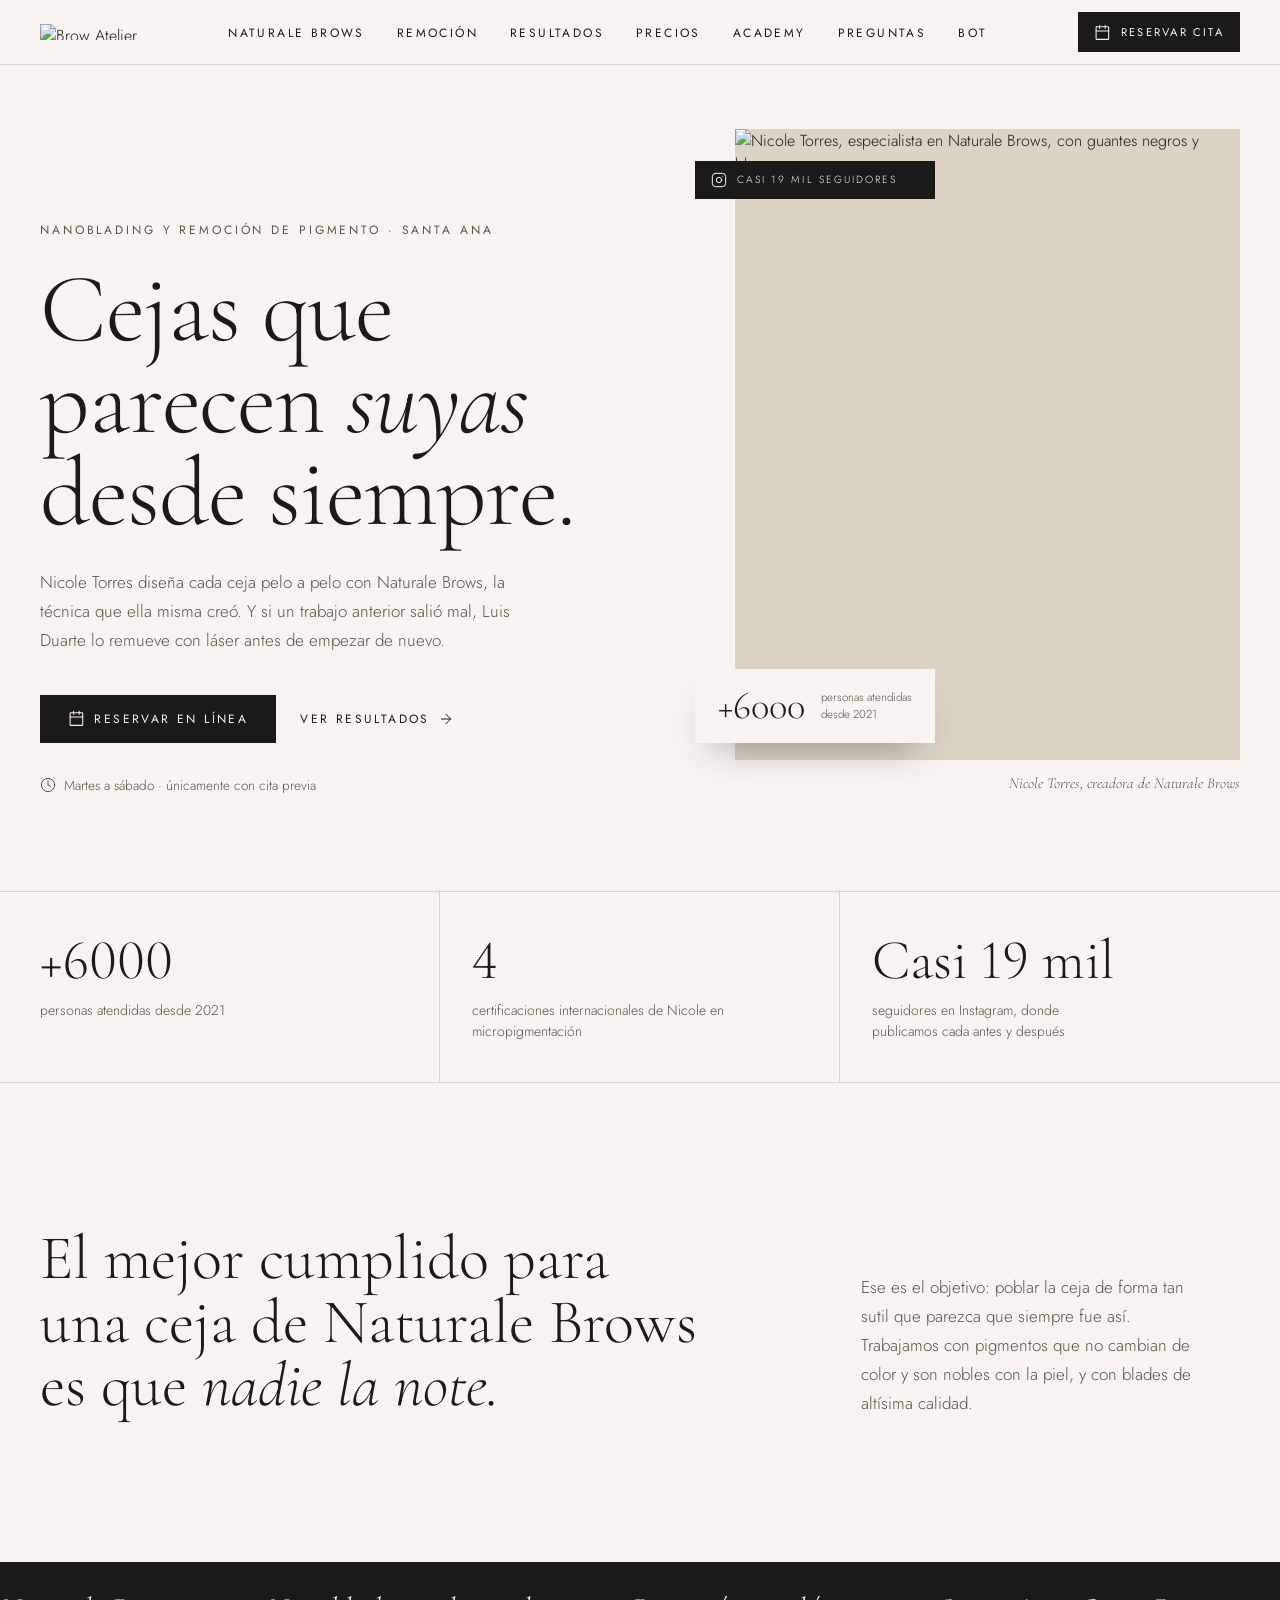
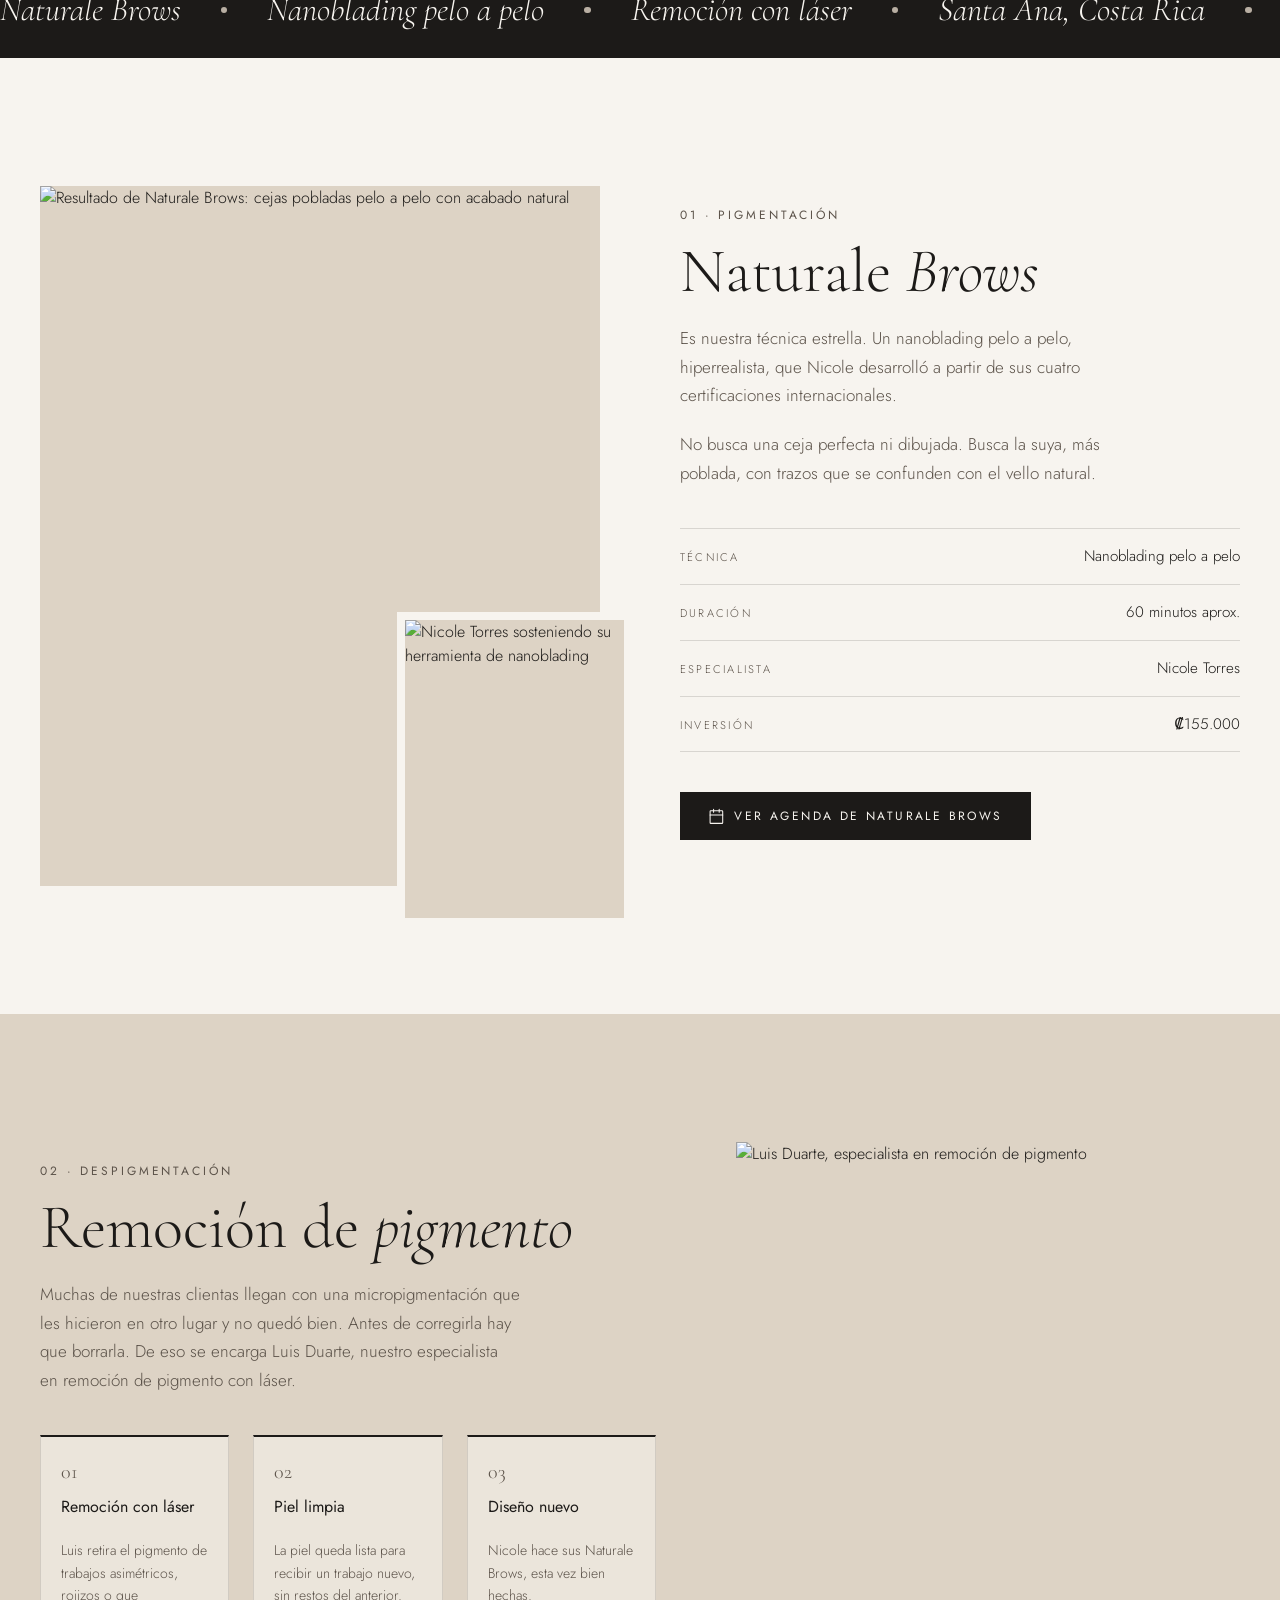
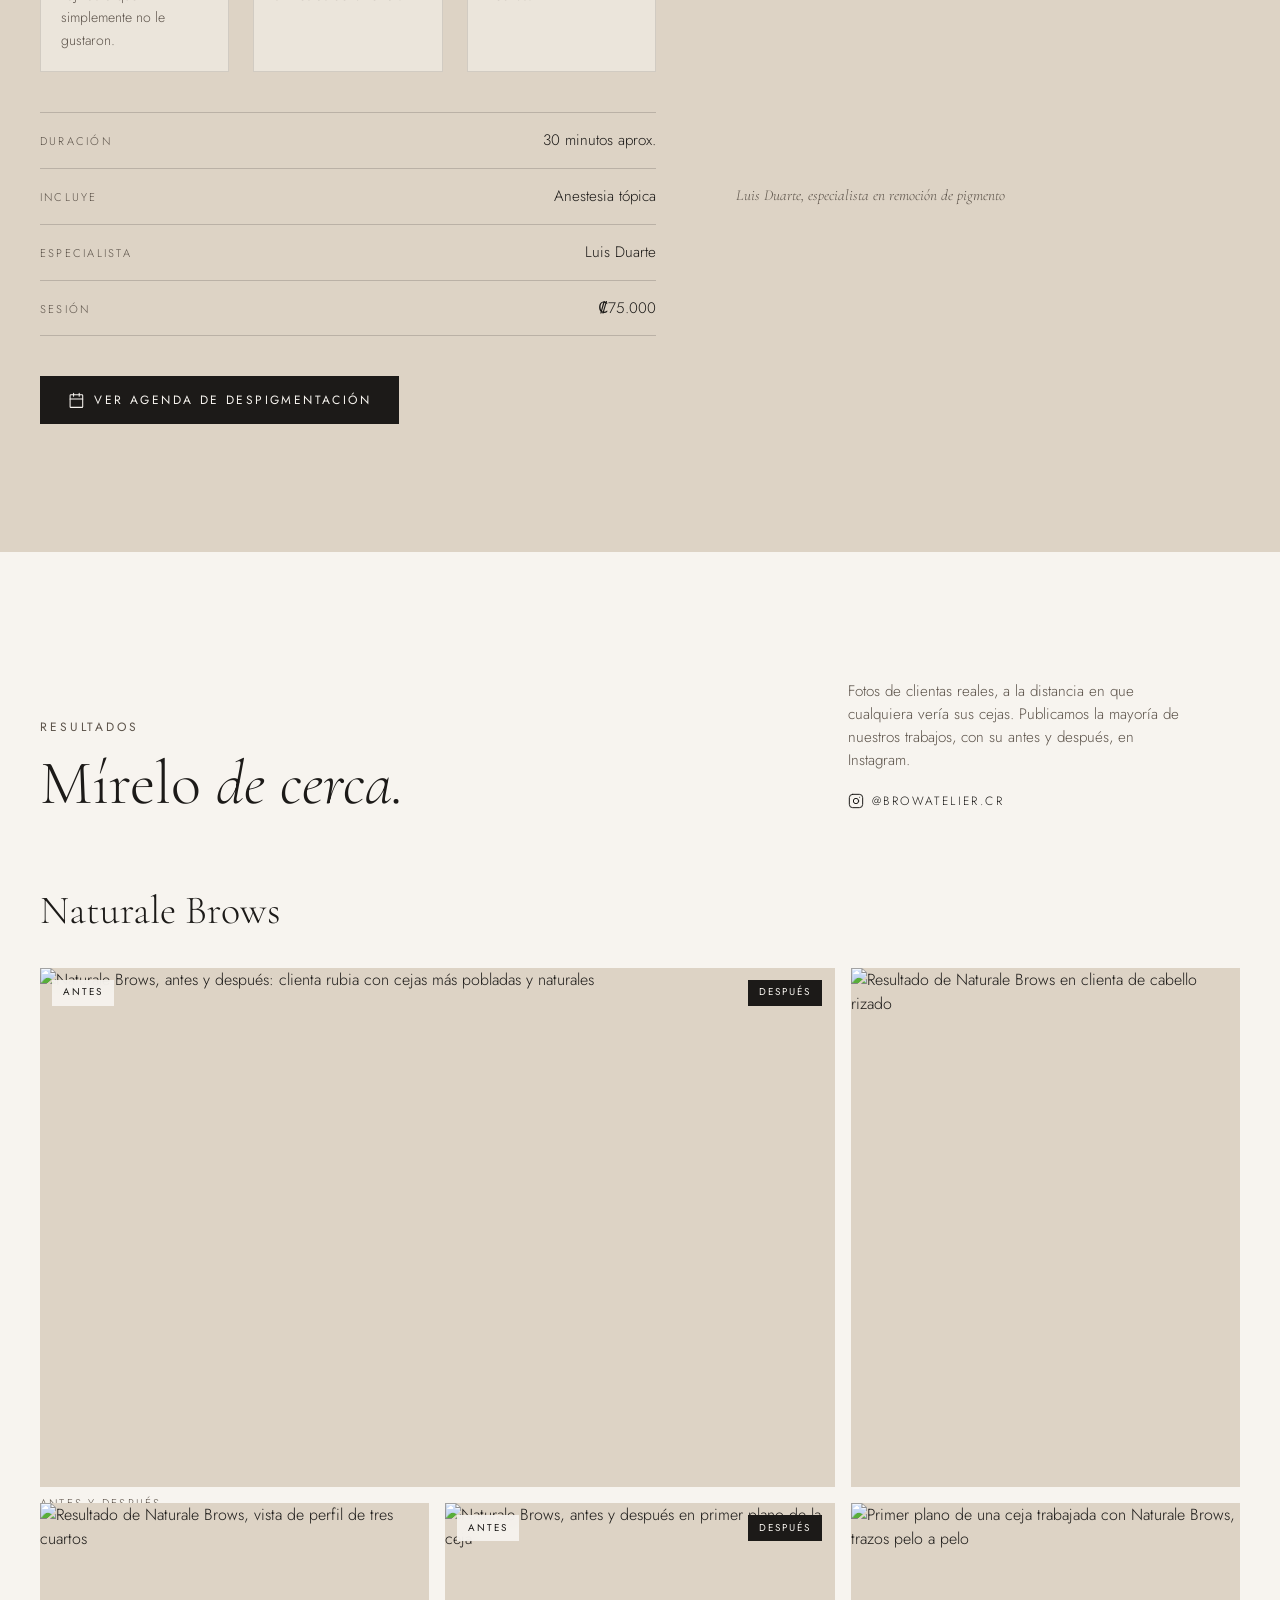
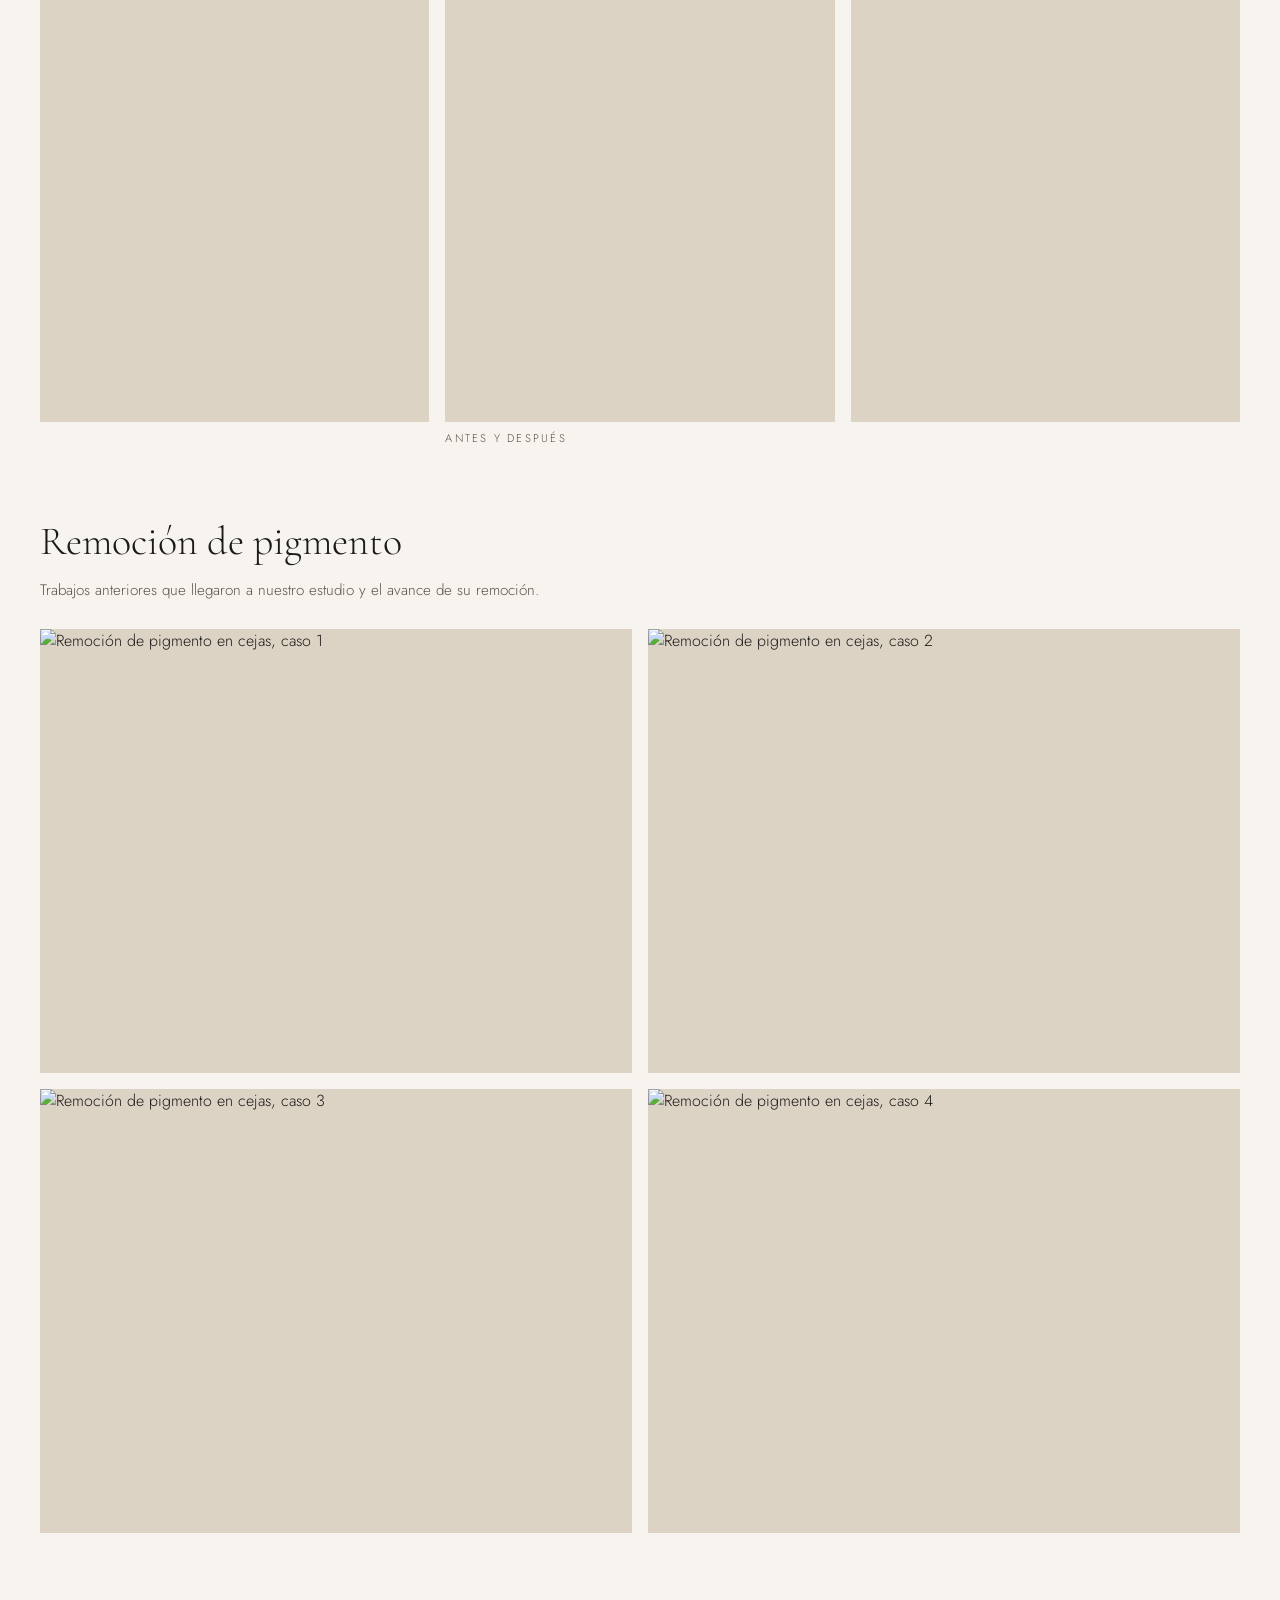
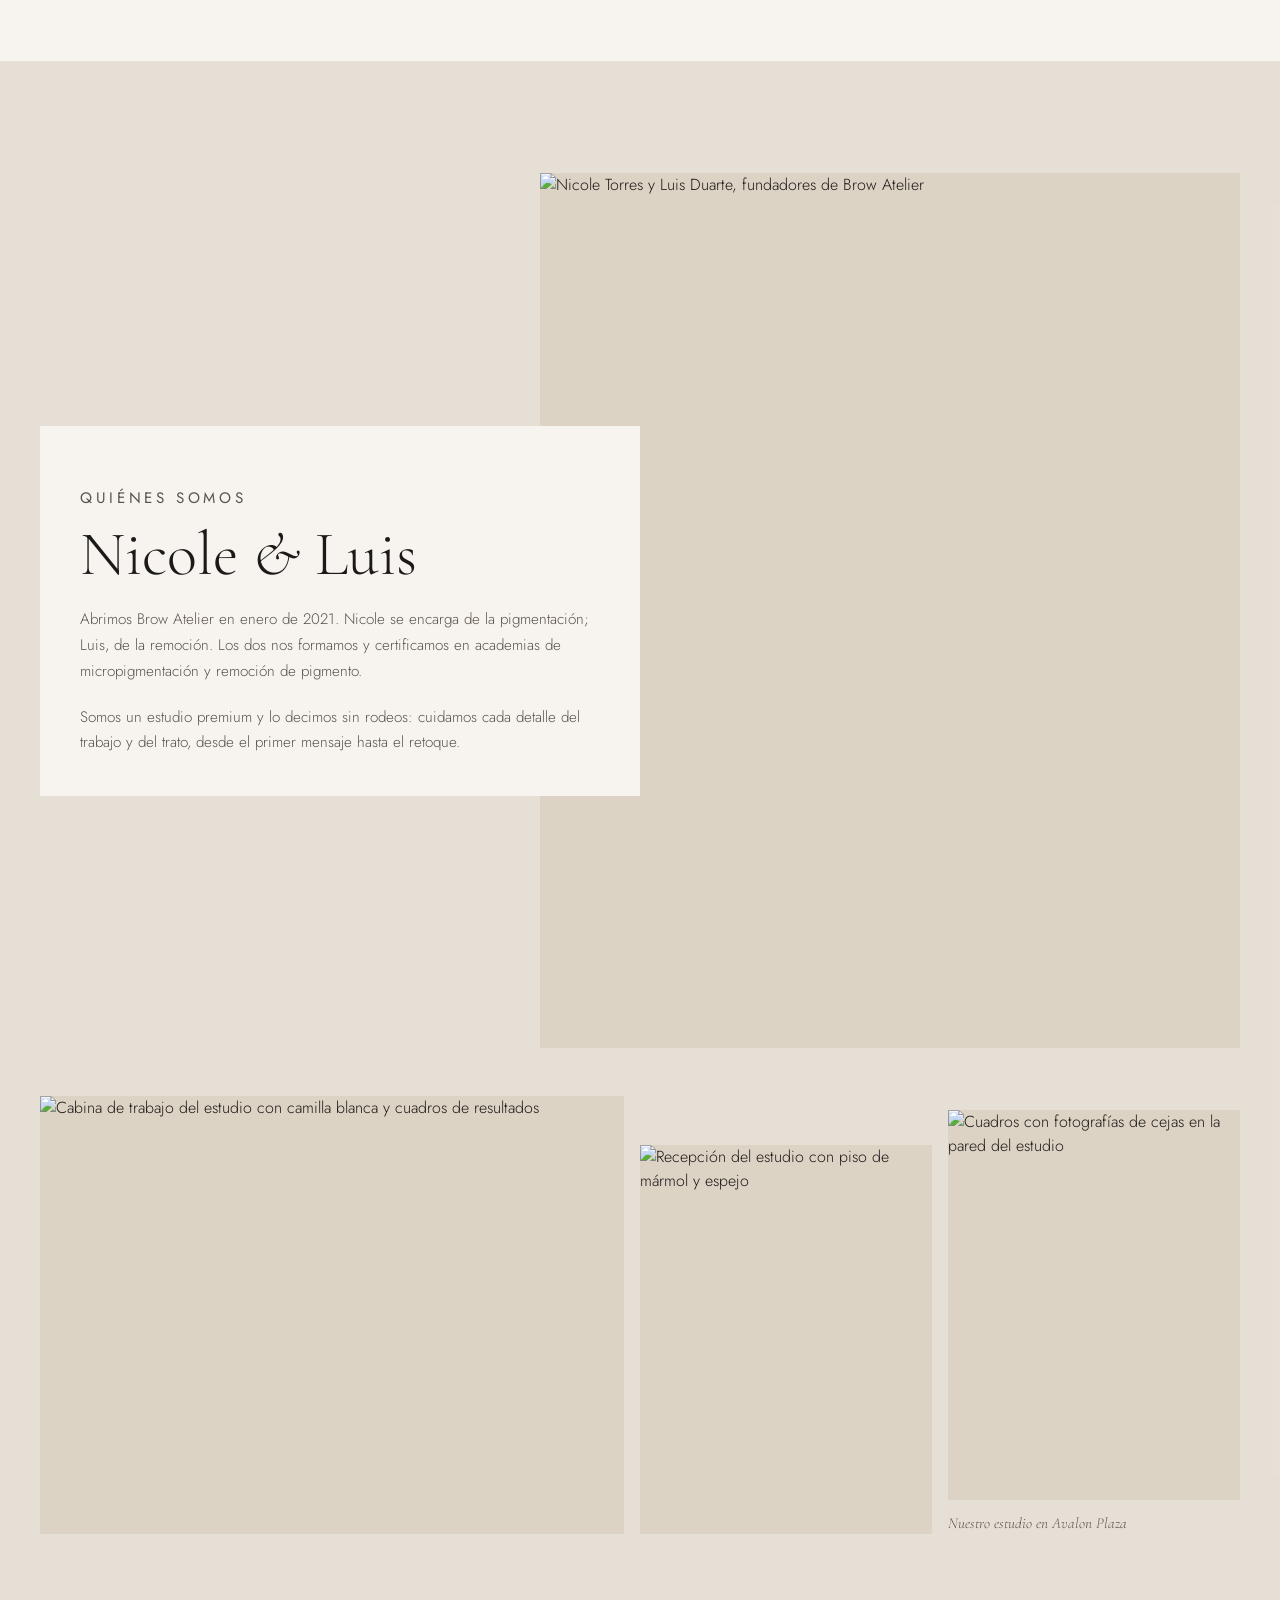
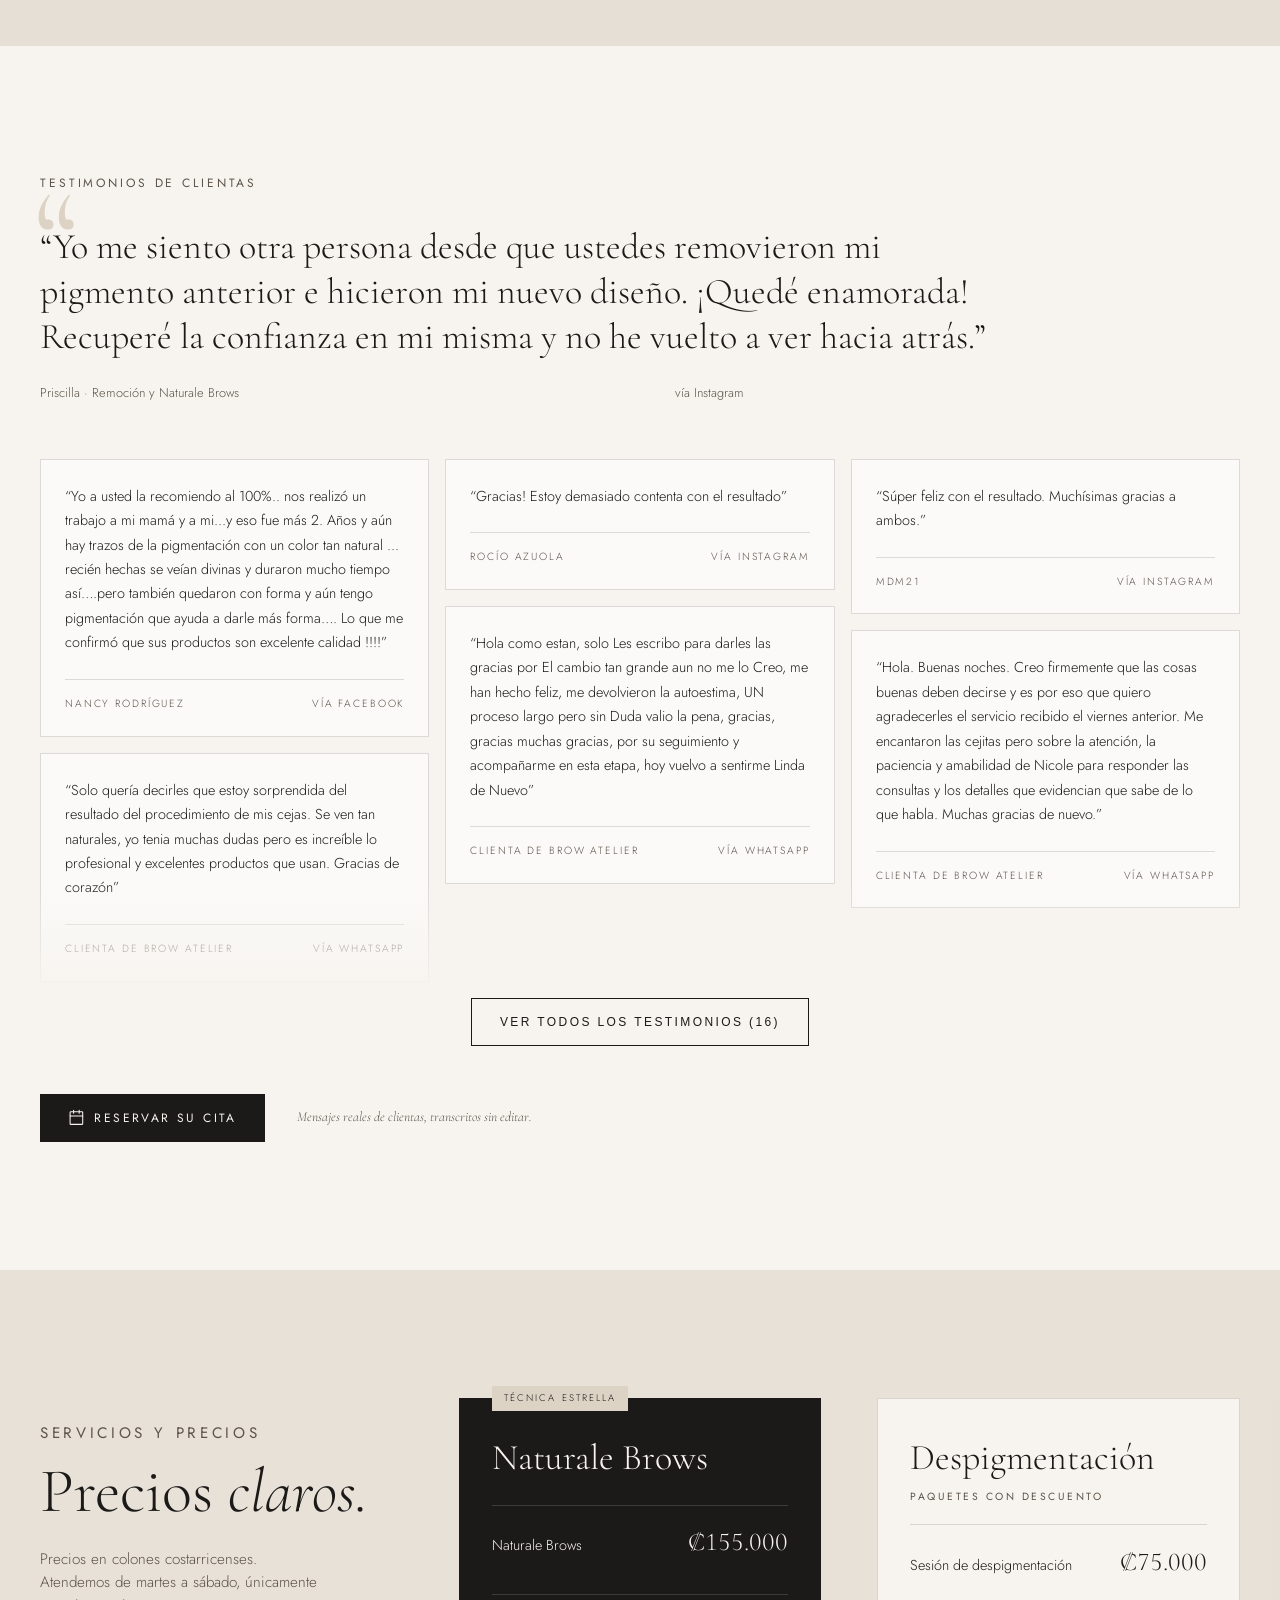
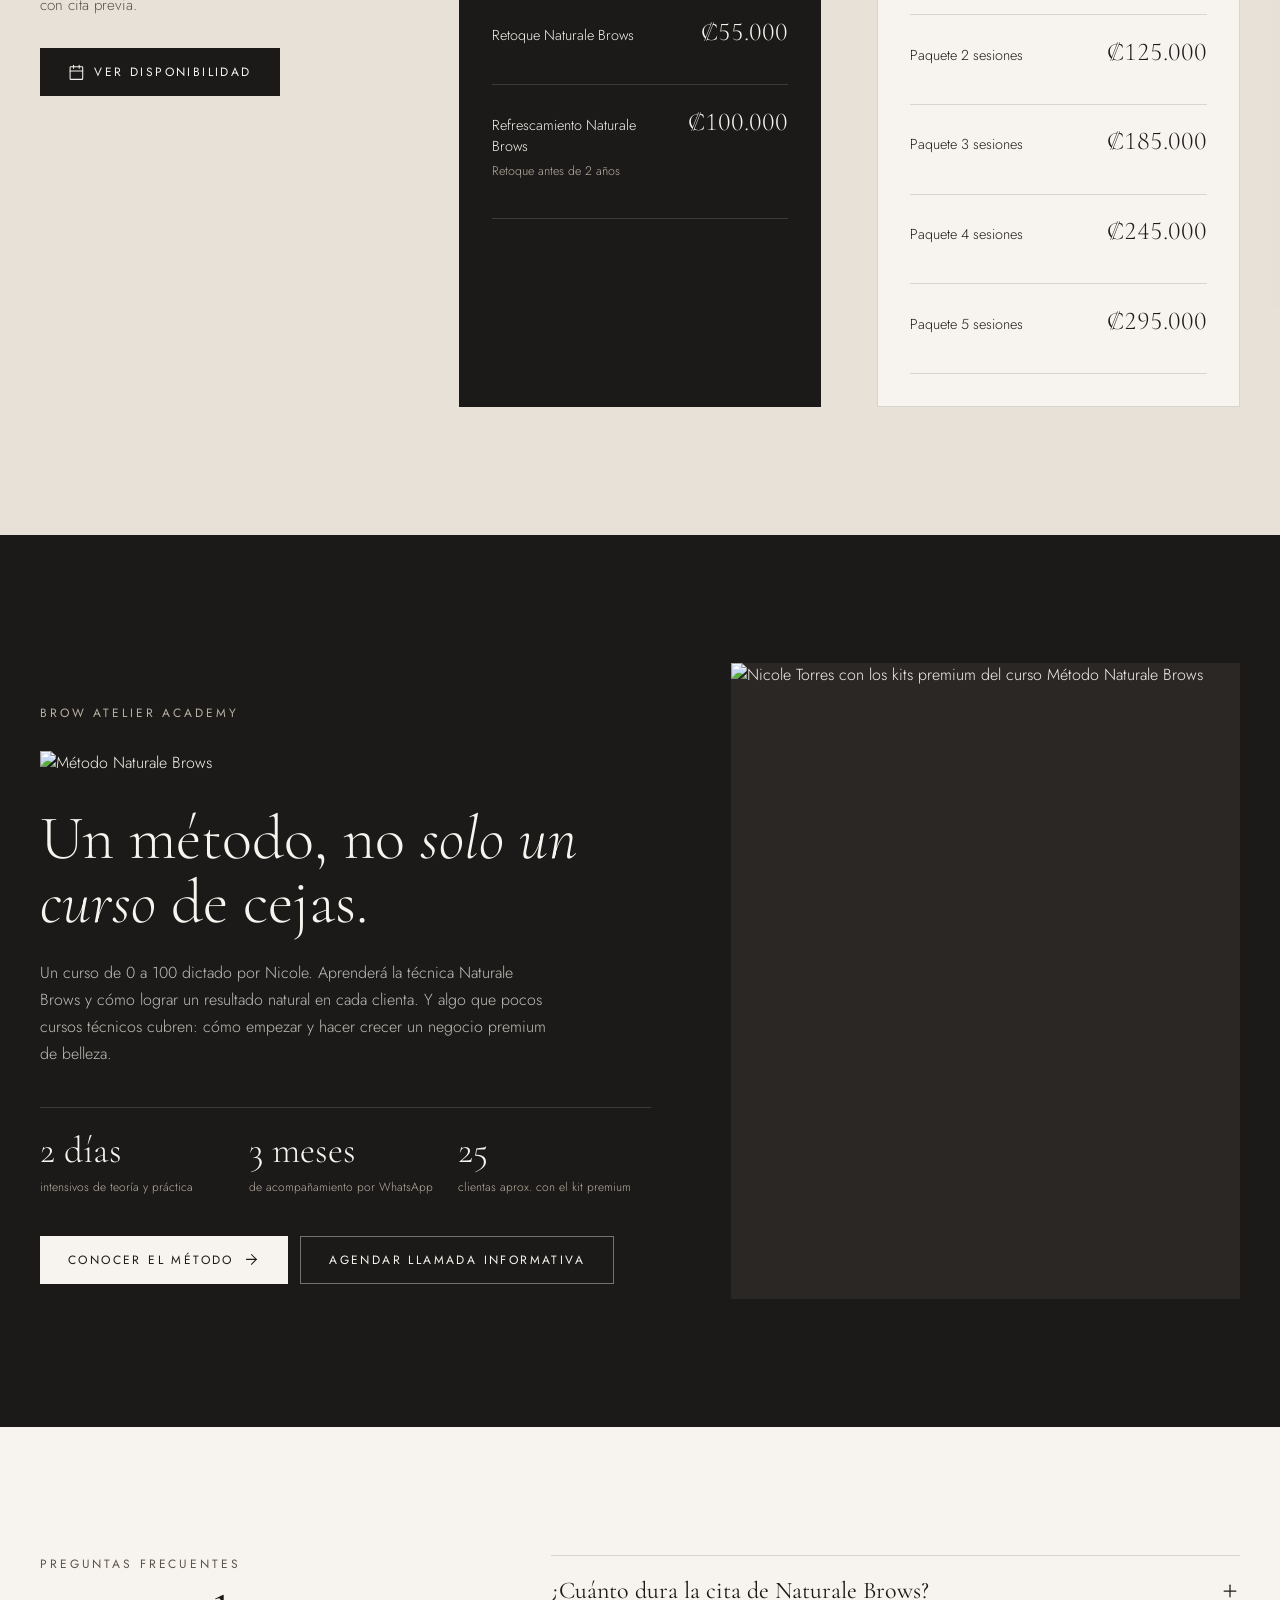
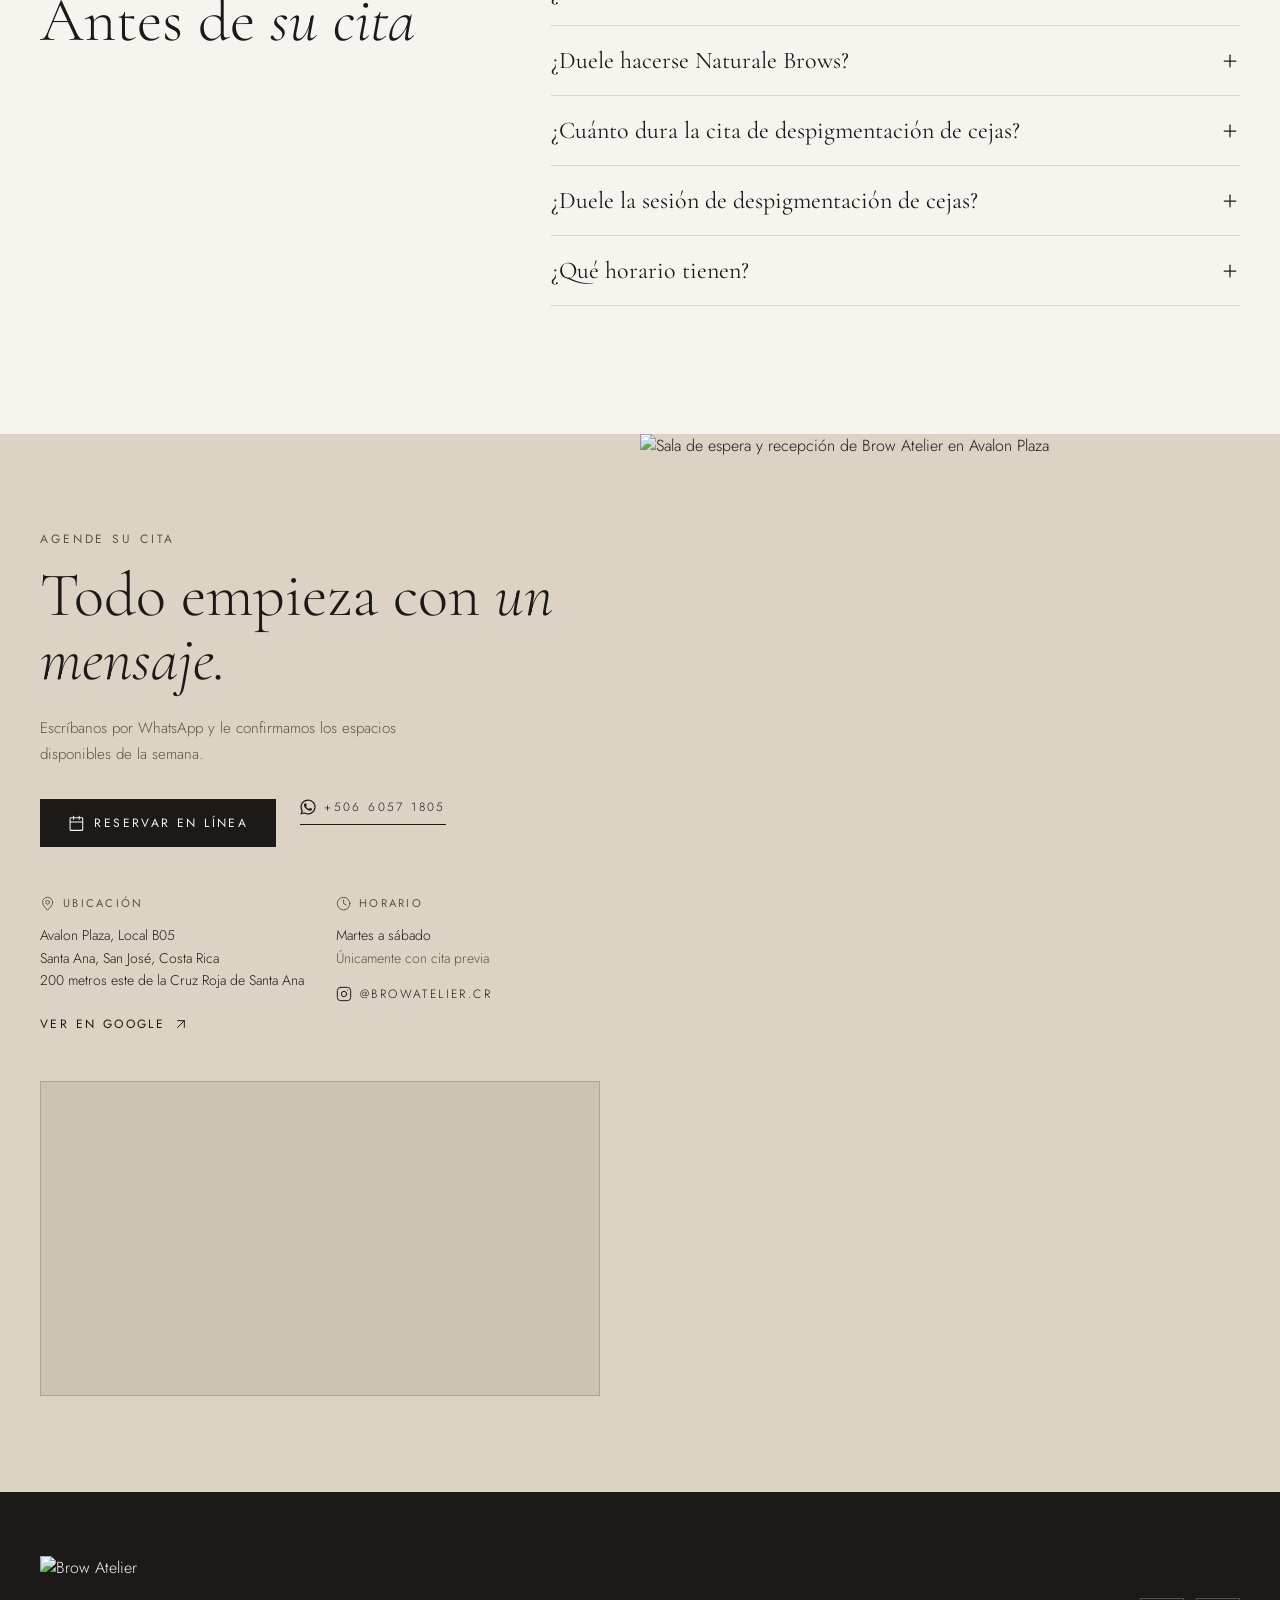
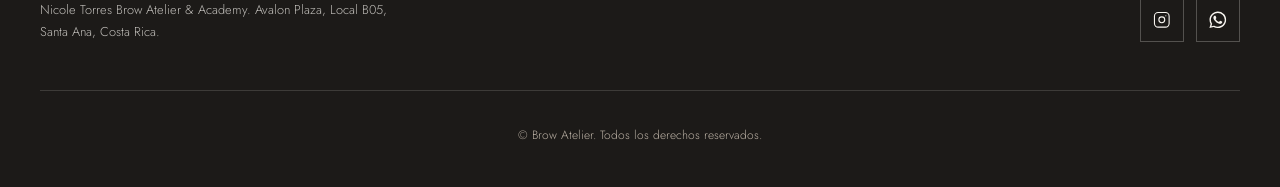
==== commit 58cacf98: "Agregar página Bot con el chat de GoHighLevel y enlace en el menú Co-Authored-By: Claude Opus 5.5 <n" ====
--- a/index.html
+++ b/index.html
@@ -40,6 +40,7 @@
         <li><a href="#precios">Precios</a></li>
         <li><a href="academia.html">Academy</a></li>
         <li><a href="#preguntas">Preguntas</a></li>
+        <li><a href="bot.html">Bot</a></li>
       </ul>
     </nav>
     <div class="header-right">
@@ -63,6 +64,7 @@
       <a href="#precios" data-menu-close>Precios</a>
       <a href="academia.html">Academy</a>
       <a href="#preguntas" data-menu-close>Preguntas</a>
+      <a href="bot.html">Bot</a>
     </nav>
     <a class="btn btn-dark" data-book data-menu-close href="#"><svg><use href="#i-cal"/></svg>Reservar cita</a>
   </div>
--- a/styles.css
+++ b/styles.css
@@ -638,3 +638,41 @@
 @media(min-width:768px){.ac-call .wrap{grid-template-columns:1.1fr 1fr;gap:4rem;align-items:center}.ac-call-box{padding:3.5rem}}
 .back-home{display:inline-flex;align-items:center;gap:.5rem;font-size:.72rem;letter-spacing:.2em;text-transform:uppercase;color:var(--mist);margin-bottom:2rem}
 .back-home svg{width:.95rem;height:.95rem;transform:scaleX(-1)}
+
+/* ===== PÁGINA BOT ===== */
+header nav a[aria-current="page"]::after{transform:scaleX(1)}
+.bot-hero{padding:3.5rem 0 4rem}
+.bot-hero .wrap{display:grid;gap:3rem;align-items:center}
+.bot-hero h1{margin-top:1.5rem}
+.bot-hero .lead{margin-top:1.75rem;max-width:32rem}
+.bot-ctas{display:flex;flex-wrap:wrap;gap:.75rem 1.75rem;align-items:center;margin-top:2.5rem}
+@media(min-width:768px){.bot-hero{padding:5rem 0 6rem}.bot-hero .wrap{grid-template-columns:1.15fr 1fr;gap:5rem}}
+.bot-card{background:#fff;border:1px solid var(--border);box-shadow:0 40px 70px -40px rgba(28,26,24,.45);max-width:26rem;width:100%;justify-self:center}
+.bot-card-head{display:flex;align-items:center;gap:.85rem;padding:1rem 1.25rem;background:var(--ink);color:var(--ivory)}
+.bot-card-head .avatar{width:2.5rem;height:2.5rem;border-radius:50%;background:var(--linen);color:var(--ink);display:flex;align-items:center;justify-content:center;font-family:var(--serif);font-size:1.3rem}
+.bot-card-head strong{display:block;font-weight:400}
+.bot-card-head span{display:flex;align-items:center;gap:.4rem;font-size:.72rem;color:var(--mist)}
+.bot-card-head i{width:.45rem;height:.45rem;border-radius:50%;background:#7bb88a}
+.bot-msgs{display:flex;flex-direction:column;gap:.6rem;padding:1.25rem;background:var(--ivory);min-height:20rem}
+.bot-msgs p{max-width:85%;padding:.7rem .9rem;font-size:.86rem;line-height:1.5;opacity:0;transform:translateY(6px);animation:msgIn .45s var(--ease) forwards}
+.bot-msgs .in{align-self:flex-end;background:var(--ink);color:var(--ivory)}
+.bot-msgs .out{align-self:flex-start;background:#fff;border:1px solid var(--border)}
+.bot-msgs p:nth-child(1){animation-delay:.4s}.bot-msgs p:nth-child(2){animation-delay:1.3s}.bot-msgs p:nth-child(3){animation-delay:2.1s}.bot-msgs p:nth-child(4){animation-delay:3s}.bot-msgs p:nth-child(5){animation-delay:3.8s}
+.bot-msgs .typing{align-self:flex-start;display:flex;gap:.3rem;background:#fff;border:1px solid var(--border);padding:.8rem .9rem}
+.bot-msgs .typing span{width:.4rem;height:.4rem;border-radius:50%;background:var(--taupe);animation:dot 1.2s infinite}
+.bot-msgs .typing span:nth-child(2){animation-delay:.15s}.bot-msgs .typing span:nth-child(3){animation-delay:.3s}
+@keyframes msgIn{to{opacity:1;transform:none}}
+@keyframes dot{0%,60%,100%{opacity:.3;transform:none}30%{opacity:1;transform:translateY(-3px)}}
+@media(prefers-reduced-motion:reduce){.bot-msgs p{animation:none;opacity:1;transform:none}.bot-msgs .typing span{animation:none}}
+.bot-topics{background:var(--linen);padding:3.5rem 0}
+.bot-chips{display:flex;flex-wrap:wrap;gap:.6rem;margin-top:1.25rem}
+.bot-chips button{font:inherit;font-size:.88rem;color:var(--ink);background:var(--ivory);border:1px solid rgba(28,26,24,.18);padding:.7rem 1.1rem;cursor:pointer;transition:background-color .2s,color .2s,border-color .2s}
+.bot-chips button:hover{background:var(--ink);color:var(--ivory);border-color:var(--ink)}
+.bot-steps{padding:5rem 0 6rem}
+.bot-steps ol{display:grid;gap:1.5rem}
+.bot-steps li{border-top:2px solid var(--ink);padding-top:1.25rem}
+.bot-steps .n{font-family:var(--serif);font-size:1.25rem;color:var(--ink-soft)}
+.bot-steps h3{font-family:var(--serif);font-weight:400;font-size:1.6rem;margin-top:.5rem}
+.bot-steps p{margin-top:.6rem;font-size:.92rem;color:var(--ink-soft);line-height:1.6}
+.bot-fine{margin-top:3rem;font-family:var(--serif);font-style:italic;font-size:1rem;color:var(--ink-soft);max-width:40rem}
+@media(min-width:768px){.bot-steps ol{grid-template-columns:repeat(3,1fr);gap:2.5rem}}
